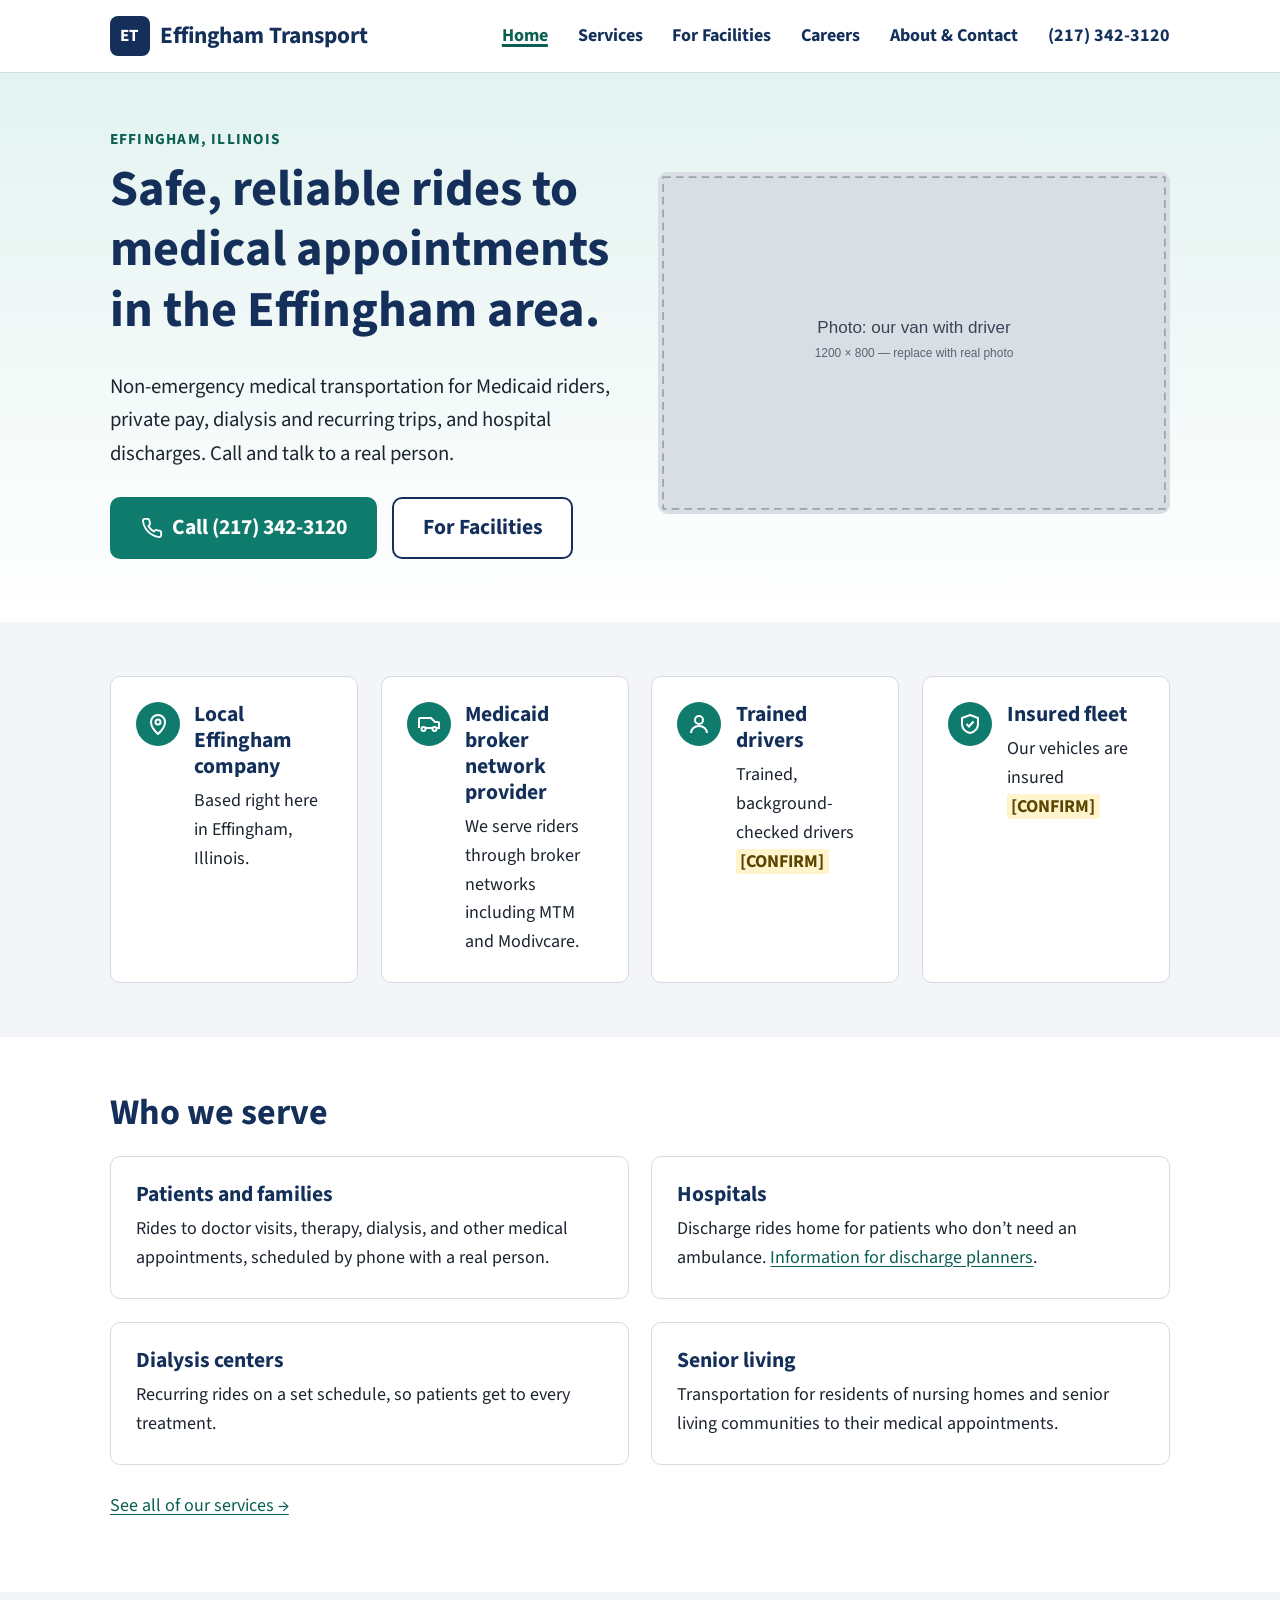
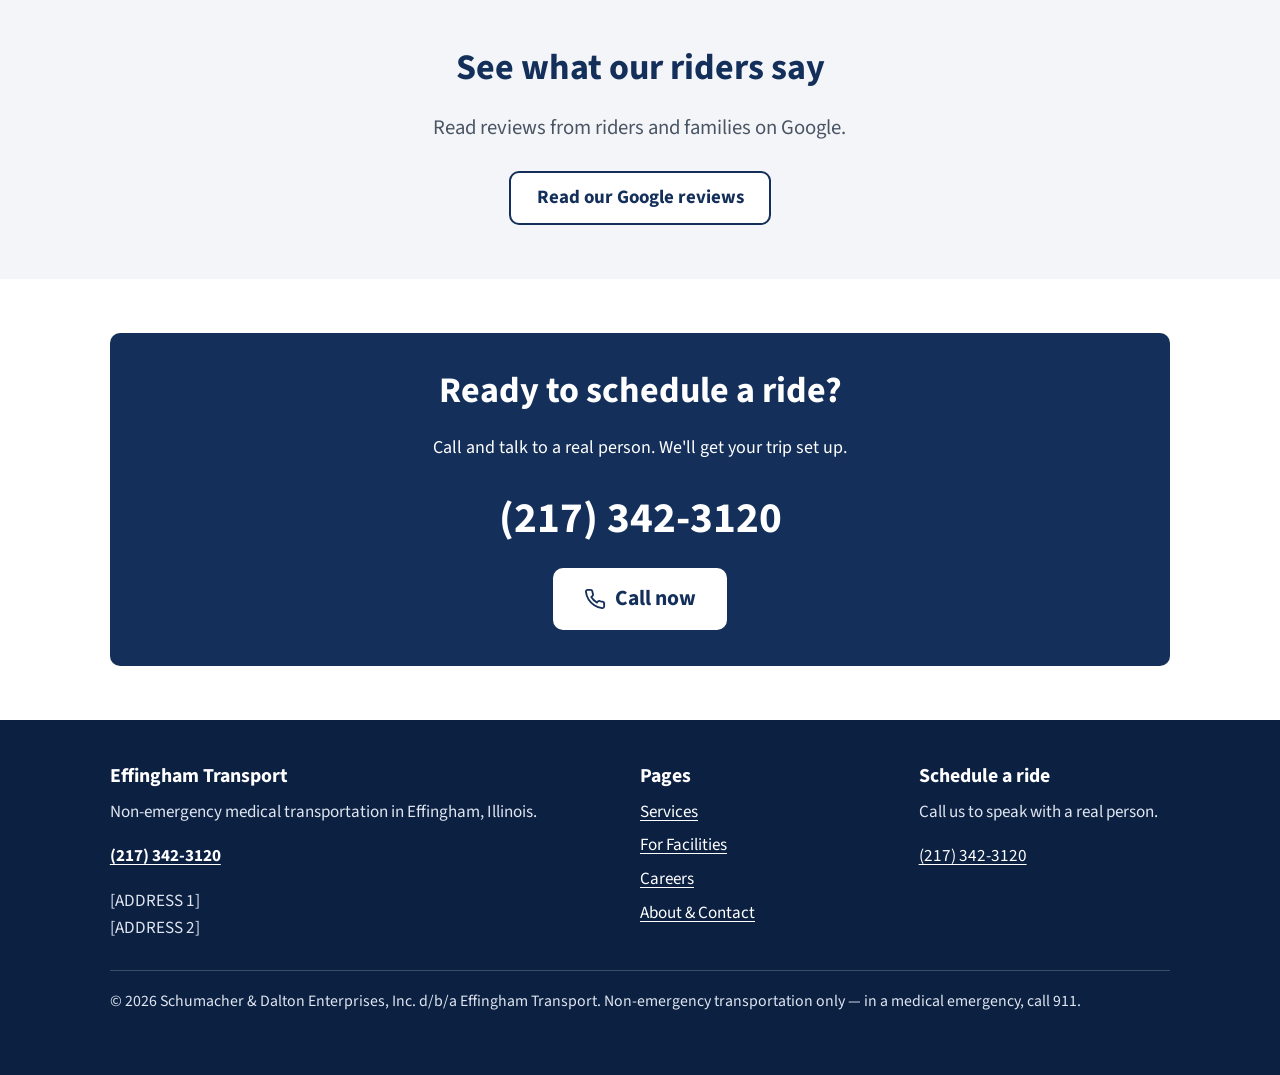
==== index.html @ 047f846d "Initial static site for Effingham Transport Co-Authored-By: Claude Opus 5.5 <noreply@anthropic.com>" ====
<!DOCTYPE html>
<html lang="en" class="no-js">
<head>
  <meta charset="utf-8">
  <meta name="viewport" content="width=device-width, initial-scale=1">
  <title>Effingham Transport | Medical Transportation in Effingham, IL</title>
  <meta name="description" content="Non-emergency medical transportation (NEMT) in Effingham, IL. Medicaid rides, private pay, dialysis and recurring trips, and hospital discharges. Call (217) 342-3120.">
  <link rel="canonical" href="https://effinghamtransport.com/">
  <meta property="og:type" content="website">
  <meta property="og:site_name" content="Effingham Transport">
  <meta property="og:title" content="Effingham Transport | Medical Transportation in Effingham, IL">
  <meta property="og:description" content="Non-emergency medical transportation (NEMT) in Effingham, IL. Medicaid rides, private pay, dialysis and recurring trips, and hospital discharges. Call (217) 342-3120.">
  <meta property="og:url" content="https://effinghamtransport.com/">
  <meta property="og:image" content="https://effinghamtransport.com/og-image.jpg">
  <meta name="twitter:card" content="summary_large_image">
  <meta name="theme-color" content="#14305a">
  <link rel="icon" href="favicon.svg" type="image/svg+xml">
  <link rel="icon" href="favicon.png" type="image/png" sizes="32x32">
  <link rel="apple-touch-icon" href="apple-touch-icon.png">
  <link rel="preconnect" href="https://fonts.googleapis.com">
  <link rel="preconnect" href="https://fonts.gstatic.com" crossorigin>
  <link href="https://fonts.googleapis.com/css2?family=Source+Sans+3:wght@400;700&amp;display=swap" rel="stylesheet">
  <link rel="stylesheet" href="styles.css">
  <script>document.documentElement.className = 'js';</script>
  <script type="application/ld+json">
{
  "@context": "https://schema.org",
  "@type": "LocalBusiness",
  "name": "Effingham Transport",
  "legalName": "Schumacher & Dalton Enterprises, Inc.",
  "description": "Non-emergency medical transportation (NEMT) in Effingham, Illinois.",
  "url": "https://effinghamtransport.com/",
  "telephone": "+1-217-342-3120",
  "image": "https://effinghamtransport.com/og-image.jpg",
  "address": {
    "@type": "PostalAddress",
    "streetAddress": "[ADDRESS 1]",
    "addressLocality": "Effingham",
    "addressRegion": "IL",
    "postalCode": "[CONFIRM: ZIP]",
    "addressCountry": "US"
  },
  "areaServed": "[CONFIRM: counties served]"
}
  </script>
</head>
<body>
  <a class="skip-link" href="#main">Skip to main content</a>

  <header class="site-header">
    <div class="container header-inner">
      <a class="logo" href="index.html"><span class="logo-mark" aria-hidden="true">ET</span>Effingham Transport</a>
      <button class="nav-toggle" type="button" aria-expanded="false" aria-controls="site-nav">Menu</button>
      <nav class="site-nav" id="site-nav" aria-label="Main">
        <ul>
        <li><a href="index.html" aria-current="page">Home</a></li>
        <li><a href="services.html">Services</a></li>
        <li><a href="facilities.html">For Facilities</a></li>
        <li><a href="careers.html">Careers</a></li>
        <li><a href="about.html">About &amp; Contact</a></li>
        </ul>
      </nav>
      <a class="header-phone" href="tel:+12173423120">(217) 342-3120</a>
    </div>
  </header>

  <main id="main" tabindex="-1">
    <section class="hero">
      <div class="container split">
        <div>
          <p class="eyebrow">Effingham, Illinois</p>
          <h1>Safe, reliable rides to medical appointments in the Effingham area.</h1>
          <p class="lead">Non-emergency medical transportation for Medicaid riders, private pay, dialysis and recurring trips, and hospital discharges. Call and talk to a real person.</p>
          <div class="btn-row">
            <a class="btn btn--primary btn--lg" href="tel:+12173423120"><svg viewBox="0 0 24 24" width="22" height="22" fill="none" stroke="currentColor" stroke-width="2" aria-hidden="true"><path d="M22 16.9v3a2 2 0 0 1-2.2 2 19.8 19.8 0 0 1-8.6-3.1 19.5 19.5 0 0 1-6-6A19.8 19.8 0 0 1 2.1 4.2 2 2 0 0 1 4.1 2h3a2 2 0 0 1 2 1.7c.1 1 .4 1.9.7 2.8a2 2 0 0 1-.5 2.1L8 9.9a16 16 0 0 0 6 6l1.3-1.3a2 2 0 0 1 2.1-.4c.9.3 1.8.6 2.8.7a2 2 0 0 1 1.7 2z"/></svg>Call (217) 342-3120</a>
            <a class="btn btn--secondary btn--lg" href="facilities.html">For Facilities</a>
          </div>
        </div>
        <figure class="photo">
          <img src="assets/img/home-hero.svg" width="1200" height="800" alt="Photo: our van with driver (placeholder)" loading="lazy">
        </figure>
      </div>
    </section>

    <section class="section section--gray" aria-labelledby="trust-h">
      <div class="container">
        <h2 id="trust-h" class="visually-hidden">Why ride with us</h2>
        <div class="grid grid--4">
          <div class="card trust-item">
            <div class="trust-icon"><svg viewBox="0 0 24 24" fill="none" stroke="currentColor" stroke-width="2" aria-hidden="true"><path d="M12 22s7-6.2 7-12a7 7 0 1 0-14 0c0 5.8 7 12 7 12z"/><circle cx="12" cy="10" r="2.5"/></svg></div>
            <div><h3>Local Effingham company</h3><p>Based right here in Effingham, Illinois.</p></div>
          </div>
          <div class="card trust-item">
            <div class="trust-icon"><svg viewBox="0 0 24 24" fill="none" stroke="currentColor" stroke-width="2" aria-hidden="true"><path d="M2 16V7a1 1 0 0 1 1-1h11l4 4h3a1 1 0 0 1 1 1v5h-2"/><path d="M9 16h6"/><circle cx="6.5" cy="17" r="2"/><circle cx="17.5" cy="17" r="2"/></svg></div>
            <div><h3>Medicaid broker network provider</h3><p>We serve riders through broker networks including MTM and Modivcare.</p></div>
          </div>
          <div class="card trust-item">
            <div class="trust-icon"><svg viewBox="0 0 24 24" fill="none" stroke="currentColor" stroke-width="2" aria-hidden="true"><circle cx="12" cy="8" r="4"/><path d="M4 21c0-4 3.6-7 8-7s8 3 8 7"/></svg></div>
            <div><h3>Trained drivers</h3><p>Trained, background-checked drivers <span class="placeholder-text">[CONFIRM]</span></p></div>
          </div>
          <div class="card trust-item">
            <div class="trust-icon"><svg viewBox="0 0 24 24" fill="none" stroke="currentColor" stroke-width="2" aria-hidden="true"><path d="M12 3l8 3v6c0 4.5-3.4 8.3-8 9-4.6-.7-8-4.5-8-9V6l8-3z"/><path d="M8.5 12l2.5 2.5 4.5-5"/></svg></div>
            <div><h3>Insured fleet</h3><p>Our vehicles are insured <span class="placeholder-text">[CONFIRM]</span></p></div>
          </div>
        </div>
      </div>
    </section>

    <section class="section" aria-labelledby="serve-h">
      <div class="container">
        <h2 id="serve-h">Who we serve</h2>
        <div class="grid grid--2">
          <div class="card"><h3>Patients and families</h3><p>Rides to doctor visits, therapy, dialysis, and other medical appointments, scheduled by phone with a real person.</p></div>
          <div class="card"><h3>Hospitals</h3><p>Discharge rides home for patients who don&rsquo;t need an ambulance. <a href="facilities.html">Information for discharge planners</a>.</p></div>
          <div class="card"><h3>Dialysis centers</h3><p>Recurring rides on a set schedule, so patients get to every treatment.</p></div>
          <div class="card"><h3>Senior living</h3><p>Transportation for residents of nursing homes and senior living communities to their medical appointments.</p></div>
        </div>
        <p style="margin-top:1.5rem"><a href="services.html">See all of our services &rarr;</a></p>
      </div>
    </section>

    <section class="section section--gray" aria-labelledby="reviews-h">
      <div class="container center">
        <h2 id="reviews-h">See what our riders say</h2>
        <p class="lead">Read reviews from riders and families on Google.</p>
        <div class="btn-row" style="justify-content:center">
          <a class="btn btn--secondary" href="[GOOGLE REVIEWS LINK]" rel="noopener">Read our Google reviews</a>
        </div>
      </div>
    </section>

    <section class="section">
      <div class="container">
        <div class="callout">
          <h2>Ready to schedule a ride?</h2>
          <p>Call and talk to a real person. We'll get your trip set up.</p>
          <a class="big-phone" href="tel:+12173423120">(217) 342-3120</a>
          <div><a class="btn btn--light btn--lg" href="tel:+12173423120"><svg viewBox="0 0 24 24" width="22" height="22" fill="none" stroke="currentColor" stroke-width="2" aria-hidden="true"><path d="M22 16.9v3a2 2 0 0 1-2.2 2 19.8 19.8 0 0 1-8.6-3.1 19.5 19.5 0 0 1-6-6A19.8 19.8 0 0 1 2.1 4.2 2 2 0 0 1 4.1 2h3a2 2 0 0 1 2 1.7c.1 1 .4 1.9.7 2.8a2 2 0 0 1-.5 2.1L8 9.9a16 16 0 0 0 6 6l1.3-1.3a2 2 0 0 1 2.1-.4c.9.3 1.8.6 2.8.7a2 2 0 0 1 1.7 2z"/></svg>Call now</a></div>
        </div>
      </div>
    </section>
  </main>

  <footer class="site-footer">
    <div class="container">
      <div class="footer-grid">
        <div>
          <h2>Effingham Transport</h2>
          <p>Non-emergency medical transportation in Effingham, Illinois.</p>
          <p><a href="tel:+12173423120"><strong>(217) 342-3120</strong></a></p>
          <!-- NAP: keep name/address/phone identical to the Google Business Profile -->
          <address style="font-style:normal">
            [ADDRESS 1]<br>
            [ADDRESS 2]
          </address>
        </div>
        <div>
          <h2>Pages</h2>
          <ul>
            <li><a href="services.html">Services</a></li>
            <li><a href="facilities.html">For Facilities</a></li>
            <li><a href="careers.html">Careers</a></li>
            <li><a href="about.html">About &amp; Contact</a></li>
          </ul>
        </div>
        <div>
          <h2>Schedule a ride</h2>
          <p>Call us to speak with a real person.</p>
          <p><a href="tel:+12173423120">(217) 342-3120</a></p>
        </div>
      </div>
      <p class="footer-legal">&copy; 2026 Schumacher &amp; Dalton Enterprises, Inc. d/b/a Effingham Transport. Non-emergency transportation only &mdash; in a medical emergency, call 911.</p>
    </div>
  </footer>

  <div class="call-bar"><a class="btn btn--primary" href="tel:+12173423120"><svg viewBox="0 0 24 24" width="22" height="22" fill="none" stroke="currentColor" stroke-width="2" aria-hidden="true"><path d="M22 16.9v3a2 2 0 0 1-2.2 2 19.8 19.8 0 0 1-8.6-3.1 19.5 19.5 0 0 1-6-6A19.8 19.8 0 0 1 2.1 4.2 2 2 0 0 1 4.1 2h3a2 2 0 0 1 2 1.7c.1 1 .4 1.9.7 2.8a2 2 0 0 1-.5 2.1L8 9.9a16 16 0 0 0 6 6l1.3-1.3a2 2 0 0 1 2.1-.4c.9.3 1.8.6 2.8.7a2 2 0 0 1 1.7 2z"/></svg>Call (217) 342-3120</a></div>

  <script>
    (function () {
      var b = document.querySelector('.nav-toggle'), n = document.getElementById('site-nav');
      b.addEventListener('click', function () {
        var open = n.classList.toggle('is-open');
        b.setAttribute('aria-expanded', open ? 'true' : 'false');
      });
    })();
  </script>
</body>
</html>
---- styles.css ----
/* ==========================================================
   Effingham Transport — shared styles
   Brand colors: change these variables to re-theme the site.
   ========================================================== */
:root {
  --navy: #14305a;        /* primary */
  --navy-dark: #0c2042;
  --accent: #0f7b6c;      /* teal accent (AA on white) */
  --accent-dark: #0a5e52;
  --accent-light: #e3f3f0;
  --gray-bg: #f3f5f8;     /* soft section background */
  --border: #d5dbe3;
  --text: #1c2430;
  --text-muted: #4a5564;
  --white: #ffffff;
  --focus: #f2b705;       /* high-visibility focus ring */

  --font: "Source Sans 3", -apple-system, BlinkMacSystemFont, "Segoe UI", Roboto, Arial, sans-serif;
  --radius: 10px;
  --max: 1100px;
}

/* ---------- Base ---------- */
*, *::before, *::after { box-sizing: border-box; }
html { font-size: 112.5%; /* 18px */ -webkit-text-size-adjust: 100%; }
body {
  margin: 0;
  font-family: var(--font);
  font-weight: 400;
  line-height: 1.6;
  color: var(--text);
  background: var(--white);
}
img, iframe { max-width: 100%; display: block; }
h1, h2, h3 { color: var(--navy); line-height: 1.2; font-weight: 700; margin: 0 0 .6em; }
h1 { font-size: clamp(1.9rem, 5vw, 2.8rem); }
h2 { font-size: clamp(1.5rem, 3.5vw, 2rem); }
h3 { font-size: 1.2rem; }
p, ul, ol { margin: 0 0 1em; }
a { color: var(--accent-dark); text-underline-offset: 3px; }
a:hover { color: var(--navy); }
:focus-visible { outline: 3px solid var(--focus); outline-offset: 3px; border-radius: 4px; }

.placeholder-text {
  background: #fff4cc;
  color: #5a4500;
  padding: 0 .25em;
  border-radius: 3px;
  font-weight: 700;
}

/* ---------- Skip link ---------- */
.skip-link {
  position: absolute; left: 1rem; top: -100px; z-index: 100;
  background: var(--navy); color: var(--white);
  padding: .75rem 1rem; border-radius: var(--radius); font-weight: 700;
}
.skip-link:focus { top: 1rem; color: var(--white); }

/* ---------- Layout ---------- */
.container { max-width: var(--max); margin: 0 auto; padding: 0 1.1rem; }
.section { padding: 3rem 0; }
.section--gray { background: var(--gray-bg); }
.section--navy { background: var(--navy); color: var(--white); }
.section--navy h2, .section--navy h3 { color: var(--white); }
.section--navy a:not(.btn) { color: var(--white); }
.lead { font-size: 1.15rem; color: var(--text-muted); max-width: 42em; }
.center { text-align: center; }
.center .lead { margin-left: auto; margin-right: auto; }

.grid { display: grid; gap: 1.25rem; }
@media (min-width: 700px) {
  .grid--2 { grid-template-columns: repeat(2, 1fr); }
  .grid--3 { grid-template-columns: repeat(3, 1fr); }
  .grid--4 { grid-template-columns: repeat(2, 1fr); }
}
@media (min-width: 1000px) {
  .grid--4 { grid-template-columns: repeat(4, 1fr); }
}
.split { display: grid; gap: 2rem; align-items: center; }
@media (min-width: 850px) { .split { grid-template-columns: 1fr 1fr; } }

/* ---------- Buttons ---------- */
.btn {
  display: inline-flex; align-items: center; justify-content: center; gap: .5rem;
  min-height: 52px; padding: .75rem 1.4rem;
  border-radius: var(--radius); border: 2px solid transparent;
  font-size: 1.05rem; font-weight: 700; text-decoration: none; line-height: 1.2;
  cursor: pointer;
}
.btn--primary { background: var(--accent); color: var(--white); }
.btn--primary:hover { background: var(--accent-dark); color: var(--white); }
.btn--secondary { background: var(--white); color: var(--navy); border-color: var(--navy); }
.btn--secondary:hover { background: var(--navy); color: var(--white); }
.btn--light { background: var(--white); color: var(--navy); }
.btn--light:hover { background: var(--accent-light); color: var(--navy); }
.btn--outline-light { background: transparent; color: var(--white); border-color: var(--white); }
.btn--outline-light:hover { background: var(--white); color: var(--navy); }
.btn--lg { min-height: 60px; font-size: 1.2rem; padding: .9rem 1.6rem; }
.btn-row { display: flex; flex-wrap: wrap; gap: .8rem; margin-top: 1.5rem; }
@media (max-width: 499px) { .btn-row .btn { width: 100%; } }

/* ---------- Header ---------- */
.site-header { background: var(--white); border-bottom: 1px solid var(--border); position: relative; z-index: 20; }
.header-inner { display: flex; align-items: center; justify-content: space-between; gap: 1rem; min-height: 72px; }
.logo { font-weight: 700; font-size: 1.3rem; color: var(--navy); text-decoration: none; display: flex; align-items: center; gap: .55rem; }
.logo-mark {
  display: inline-grid; place-items: center; width: 40px; height: 40px;
  background: var(--navy); color: var(--white); border-radius: 8px; font-size: .95rem; letter-spacing: .02em;
}
.header-phone { display: none; font-weight: 700; color: var(--navy); text-decoration: none; white-space: nowrap; }
.nav-toggle {
  display: inline-flex; align-items: center; gap: .4rem; min-height: 48px; padding: .5rem .9rem;
  background: var(--white); color: var(--navy); border: 2px solid var(--navy); border-radius: var(--radius);
  font: inherit; font-weight: 700; cursor: pointer;
}
.site-nav { width: 100%; }
.js .site-nav { display: none; }
.js .site-nav.is-open { display: block; }
.no-js .nav-toggle { display: none; }
.site-nav ul { list-style: none; margin: 0; padding: 0 0 1rem; }
.site-nav a {
  display: block; padding: .8rem .25rem; min-height: 48px;
  color: var(--navy); font-weight: 700; text-decoration: none; border-bottom: 1px solid var(--border);
}
.site-nav a[aria-current="page"] { color: var(--accent-dark); text-decoration: underline; text-decoration-thickness: 3px; }
.header-inner { flex-wrap: wrap; }

@media (min-width: 960px) {
  .header-inner { flex-wrap: nowrap; }
  .nav-toggle { display: none; }
  .site-nav { display: block !important; width: auto; margin-left: auto; }
  .site-nav ul { display: flex; gap: .25rem; padding: 0; }
  .site-nav a { border: 0; padding: .6rem .7rem; display: flex; align-items: center; }
  .header-phone { display: inline-flex; align-items: center; min-height: 48px; }
}

/* ---------- Hero ---------- */
.hero { background: linear-gradient(180deg, var(--accent-light) 0%, var(--white) 100%); padding: 3rem 0 3.5rem; }
.hero p.lead { color: var(--text); }
.page-hero { background: var(--gray-bg); padding: 2.5rem 0; border-bottom: 1px solid var(--border); }
.page-hero .lead { margin-bottom: 0; }

/* ---------- Cards ---------- */
.card {
  background: var(--white); border: 1px solid var(--border); border-radius: var(--radius);
  padding: 1.4rem;
}
.card h3 { margin-bottom: .4rem; }
.card p:last-child { margin-bottom: 0; }
.trust-item { display: flex; gap: .8rem; align-items: flex-start; }
.trust-icon {
  flex: 0 0 auto; width: 44px; height: 44px; border-radius: 50%;
  background: var(--accent); color: var(--white); display: grid; place-items: center;
}
.trust-icon svg { width: 24px; height: 24px; }
.check-list { list-style: none; padding: 0; }
.check-list li { position: relative; padding-left: 2rem; margin-bottom: .6rem; }
.check-list li::before {
  content: ""; position: absolute; left: 0; top: .35em; width: 1.2rem; height: 1.2rem;
  background: var(--accent); border-radius: 50%;
}
.check-list li::after {
  content: ""; position: absolute; left: .42rem; top: .52em; width: .35rem; height: .65rem;
  border: solid var(--white); border-width: 0 3px 3px 0; transform: rotate(45deg);
}

/* ---------- Photo placeholders ---------- */
.photo { margin: 0; }
.photo img { width: 100%; height: auto; border-radius: var(--radius); background: #d9dee5; }
.photo figcaption { font-size: .9rem; color: var(--text-muted); margin-top: .4rem; }

/* ---------- Callout / contact ---------- */
.callout {
  background: var(--navy); color: var(--white); border-radius: var(--radius);
  padding: 2rem 1.5rem; text-align: center;
}
.callout h2 { color: var(--white); }
.callout .big-phone { font-size: clamp(1.7rem, 6vw, 2.4rem); font-weight: 700; color: var(--white); text-decoration: none; display: inline-block; margin: .2rem 0 .8rem; }
.contact-list { list-style: none; padding: 0; }
.contact-list li { margin-bottom: 1rem; }
.contact-list strong { display: block; color: var(--navy); }
.map-embed { width: 100%; aspect-ratio: 4 / 3; border: 0; border-radius: var(--radius); background: var(--gray-bg); }
.note { border-left: 5px solid var(--accent); background: var(--accent-light); padding: 1rem 1.2rem; border-radius: 0 var(--radius) var(--radius) 0; }

/* ---------- Footer ---------- */
.site-footer { background: var(--navy-dark); color: #dfe6f0; padding: 2.5rem 0 6rem; font-size: .95rem; }
.site-footer a { color: var(--white); }
.site-footer h2 { color: var(--white); font-size: 1.1rem; margin-bottom: .5rem; }
.site-footer ul { list-style: none; padding: 0; }
.site-footer li { margin-bottom: .35rem; }
.footer-grid { display: grid; gap: 1.5rem; }
@media (min-width: 800px) { .footer-grid { grid-template-columns: 2fr 1fr 1fr; } .site-footer { padding-bottom: 2.5rem; } }
.footer-legal { border-top: 1px solid rgba(255,255,255,.2); margin-top: 1.5rem; padding-top: 1rem; font-size: .88rem; }

/* ---------- Sticky mobile call bar ---------- */
.call-bar {
  position: fixed; left: 0; right: 0; bottom: 0; z-index: 50;
  padding: .6rem .8rem calc(.6rem + env(safe-area-inset-bottom));
  background: var(--white); box-shadow: 0 -2px 12px rgba(0,0,0,.15);
}
.call-bar .btn { width: 100%; }
@media (min-width: 800px) { .call-bar { display: none; } }

/* ---------- Misc ---------- */
.eyebrow { text-transform: uppercase; letter-spacing: .08em; font-weight: 700; font-size: .85rem; color: var(--accent-dark); margin-bottom: .4rem; }
.visually-hidden { position: absolute !important; width: 1px; height: 1px; overflow: hidden; clip: rect(0 0 0 0); white-space: nowrap; }
@media (prefers-reduced-motion: no-preference) { html { scroll-behavior: smooth; } }

/* Keep logo and Menu button on one row on small phones */
@media (max-width: 420px) {
  .logo { font-size: 1.1rem; gap: .45rem; }
  .logo-mark { width: 34px; height: 34px; font-size: .8rem; }
  .nav-toggle { padding: .5rem .7rem; }
}
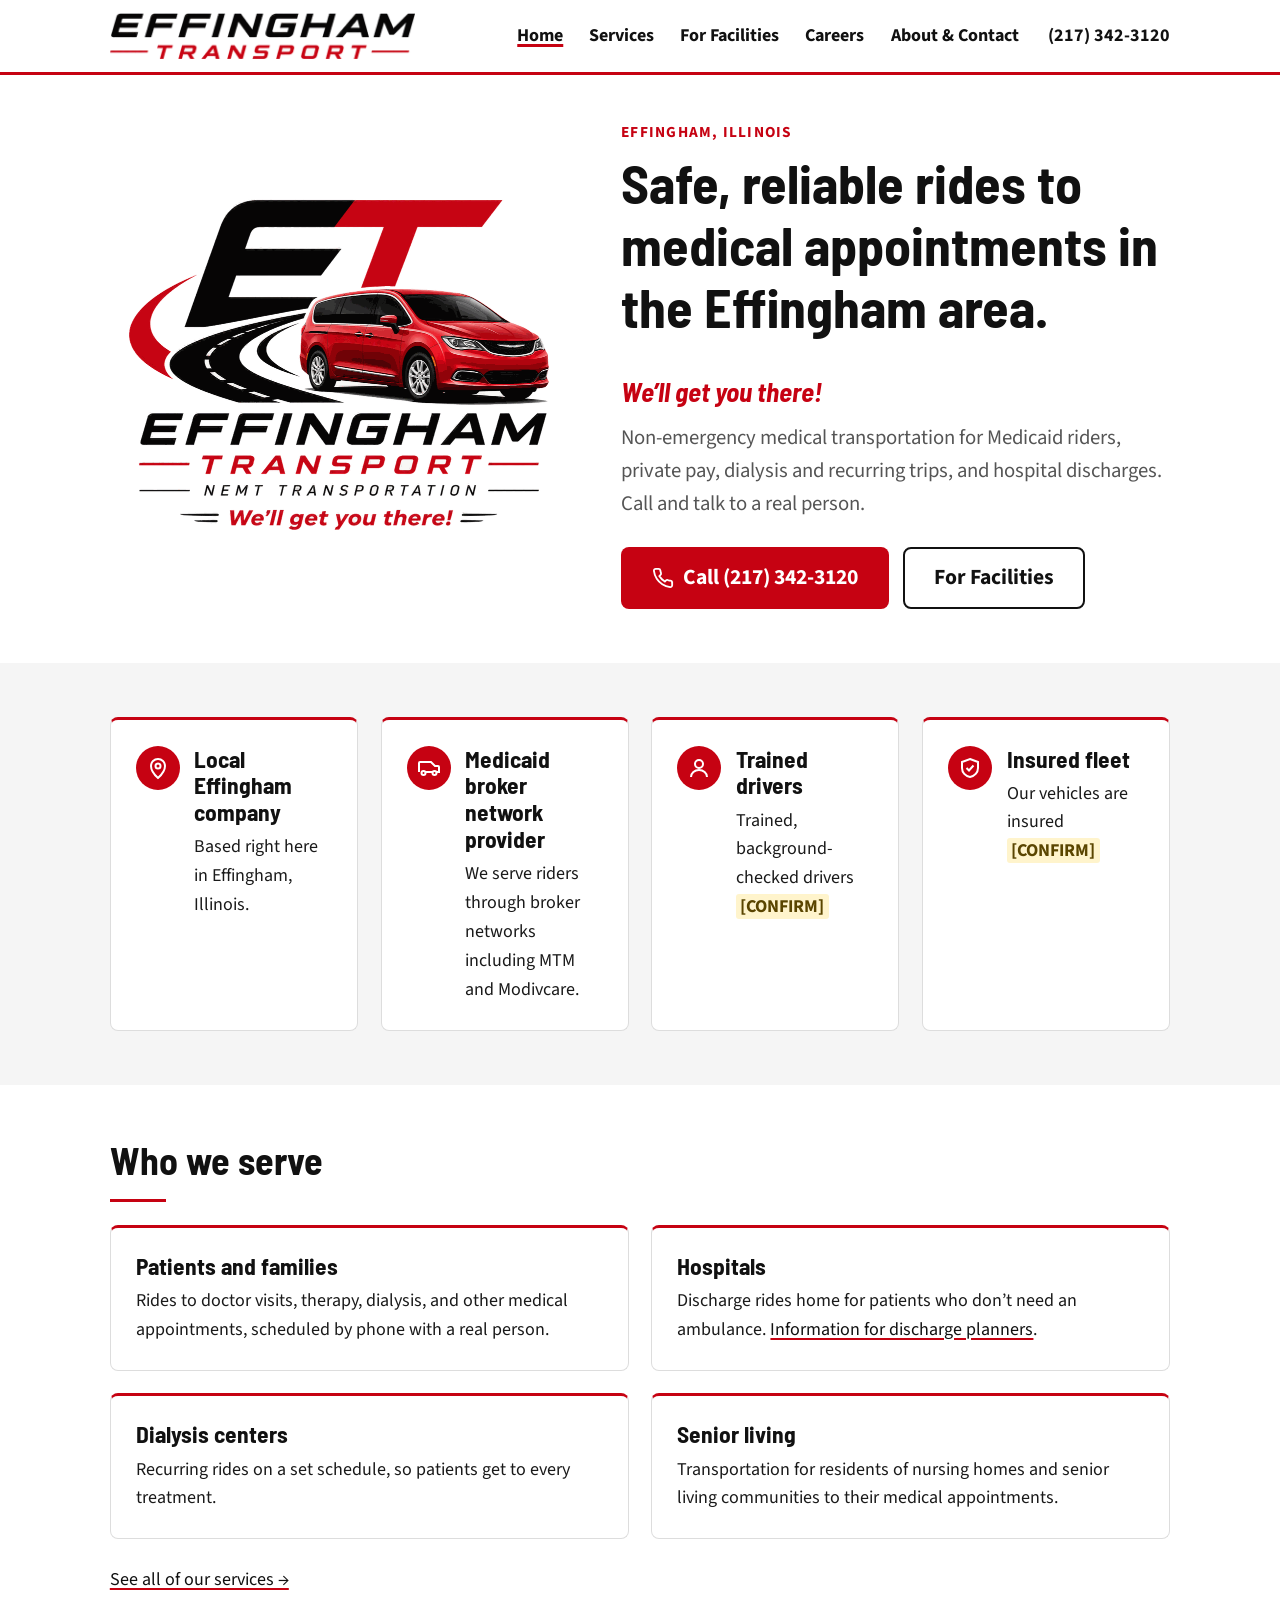
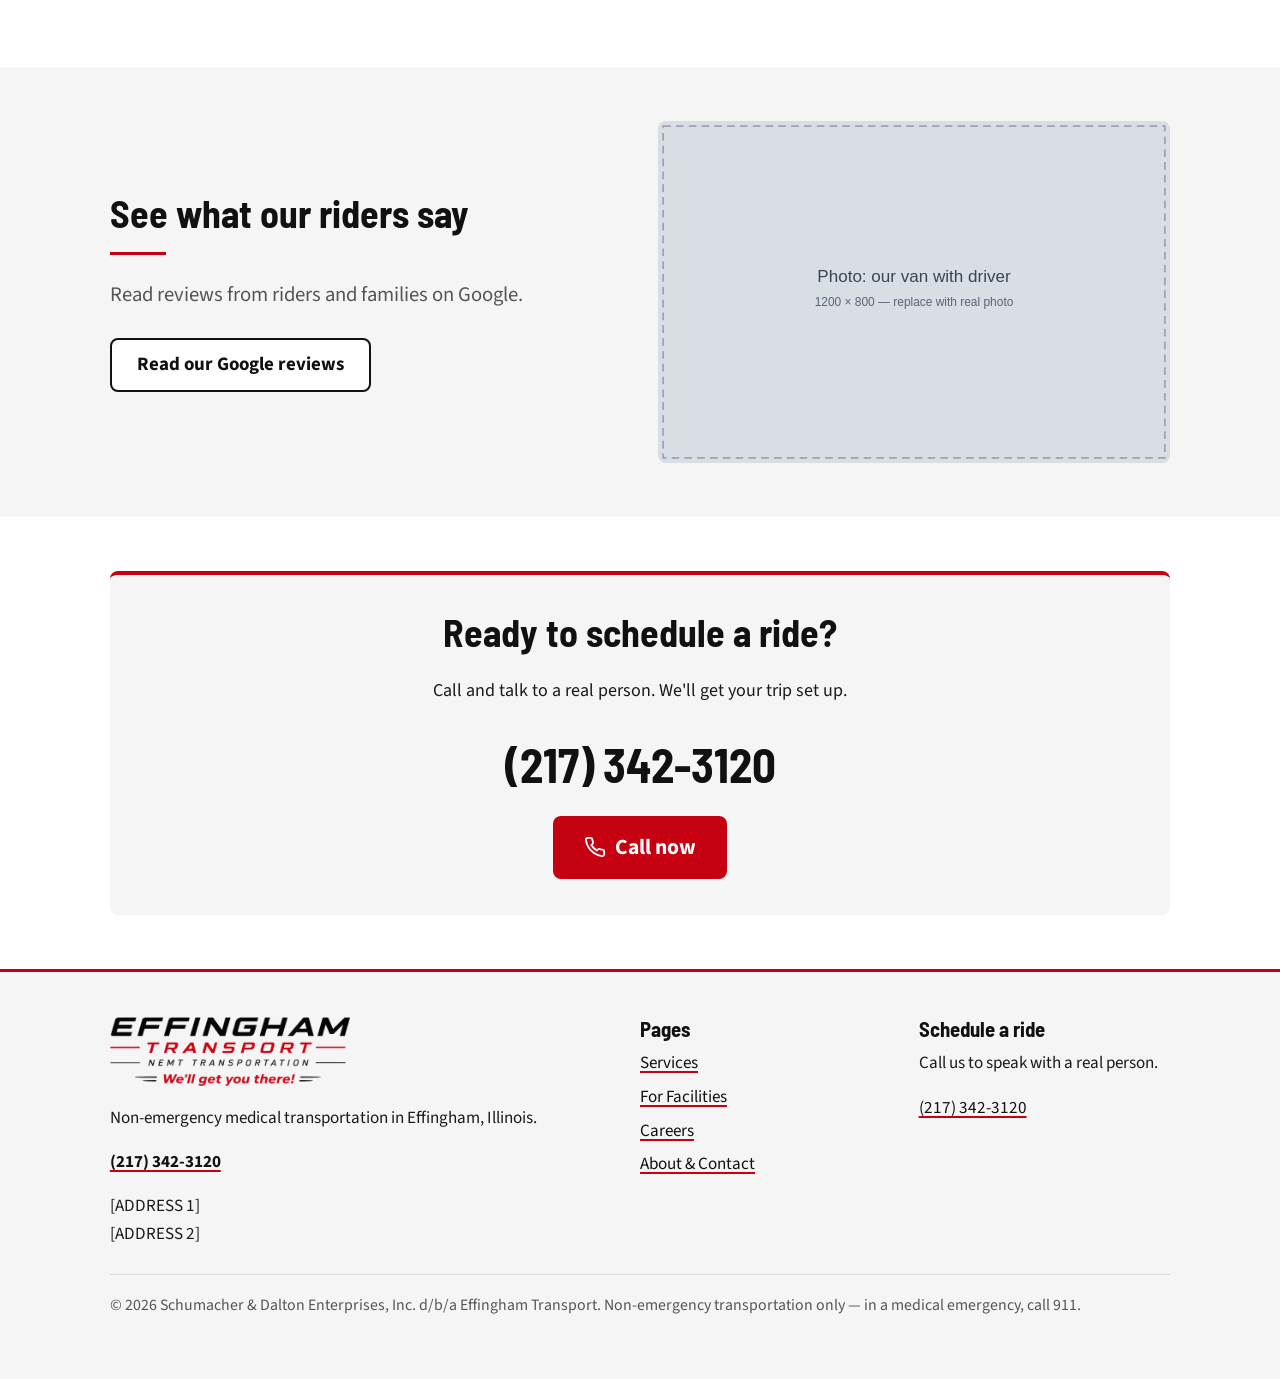
==== commit c5e77eb4: "Add logo and brand colors Co-Authored-By: Claude Opus 5.5 <noreply@anthropic.com>" ====
--- a/index.html
+++ b/index.html
@@ -11,15 +11,18 @@
   <meta property="og:title" content="Effingham Transport | Medical Transportation in Effingham, IL">
   <meta property="og:description" content="Non-emergency medical transportation (NEMT) in Effingham, IL. Medicaid rides, private pay, dialysis and recurring trips, and hospital discharges. Call (217) 342-3120.">
   <meta property="og:url" content="https://effinghamtransport.com/">
-  <meta property="og:image" content="https://effinghamtransport.com/og-image.jpg">
+  <meta property="og:image" content="https://effinghamtransport.com/assets/img/og-image.png">
+  <meta property="og:image:width" content="1200">
+  <meta property="og:image:height" content="630">
+  <meta property="og:image:alt" content="Effingham Transport logo">
   <meta name="twitter:card" content="summary_large_image">
-  <meta name="theme-color" content="#14305a">
+  <meta name="theme-color" content="#ffffff">
   <link rel="icon" href="favicon.svg" type="image/svg+xml">
   <link rel="icon" href="favicon.png" type="image/png" sizes="32x32">
   <link rel="apple-touch-icon" href="apple-touch-icon.png">
   <link rel="preconnect" href="https://fonts.googleapis.com">
   <link rel="preconnect" href="https://fonts.gstatic.com" crossorigin>
-  <link href="https://fonts.googleapis.com/css2?family=Source+Sans+3:wght@400;700&amp;display=swap" rel="stylesheet">
+  <link href="https://fonts.googleapis.com/css2?family=Barlow+Semi+Condensed:wght@700&amp;family=Source+Sans+3:wght@400;700&amp;display=swap" rel="stylesheet">
   <link rel="stylesheet" href="styles.css">
   <script>document.documentElement.className = 'js';</script>
   <script type="application/ld+json">
@@ -31,7 +34,8 @@
   "description": "Non-emergency medical transportation (NEMT) in Effingham, Illinois.",
   "url": "https://effinghamtransport.com/",
   "telephone": "+1-217-342-3120",
-  "image": "https://effinghamtransport.com/og-image.jpg",
+  "image": "https://effinghamtransport.com/assets/img/og-image.png",
+  "logo": "https://effinghamtransport.com/assets/img/logo-full.png",
   "address": {
     "@type": "PostalAddress",
     "streetAddress": "[ADDRESS 1]",
@@ -49,7 +53,7 @@
 
   <header class="site-header">
     <div class="container header-inner">
-      <a class="logo" href="index.html"><span class="logo-mark" aria-hidden="true">ET</span>Effingham Transport</a>
+      <a class="logo" href="index.html"><img src="assets/img/logo-wordmark.png" width="636" height="96" alt="Effingham Transport"></a>
       <button class="nav-toggle" type="button" aria-expanded="false" aria-controls="site-nav">Menu</button>
       <nav class="site-nav" id="site-nav" aria-label="Main">
         <ul>
@@ -66,19 +70,18 @@
 
   <main id="main" tabindex="-1">
     <section class="hero">
-      <div class="container split">
+      <div class="container hero-grid">
+        <img class="hero-logo" src="assets/img/logo-full.png" width="840" height="661" alt="Effingham Transport logo: a red minivan on a winding road">
         <div>
           <p class="eyebrow">Effingham, Illinois</p>
           <h1>Safe, reliable rides to medical appointments in the Effingham area.</h1>
+          <p class="tagline">We&rsquo;ll get you there!</p>
           <p class="lead">Non-emergency medical transportation for Medicaid riders, private pay, dialysis and recurring trips, and hospital discharges. Call and talk to a real person.</p>
           <div class="btn-row">
             <a class="btn btn--primary btn--lg" href="tel:+12173423120"><svg viewBox="0 0 24 24" width="22" height="22" fill="none" stroke="currentColor" stroke-width="2" aria-hidden="true"><path d="M22 16.9v3a2 2 0 0 1-2.2 2 19.8 19.8 0 0 1-8.6-3.1 19.5 19.5 0 0 1-6-6A19.8 19.8 0 0 1 2.1 4.2 2 2 0 0 1 4.1 2h3a2 2 0 0 1 2 1.7c.1 1 .4 1.9.7 2.8a2 2 0 0 1-.5 2.1L8 9.9a16 16 0 0 0 6 6l1.3-1.3a2 2 0 0 1 2.1-.4c.9.3 1.8.6 2.8.7a2 2 0 0 1 1.7 2z"/></svg>Call (217) 342-3120</a>
             <a class="btn btn--secondary btn--lg" href="facilities.html">For Facilities</a>
           </div>
         </div>
-        <figure class="photo">
-          <img src="assets/img/home-hero.svg" width="1200" height="800" alt="Photo: our van with driver (placeholder)" loading="lazy">
-        </figure>
       </div>
     </section>
 
@@ -120,12 +123,17 @@
     </section>
 
     <section class="section section--gray" aria-labelledby="reviews-h">
-      <div class="container center">
-        <h2 id="reviews-h">See what our riders say</h2>
-        <p class="lead">Read reviews from riders and families on Google.</p>
-        <div class="btn-row" style="justify-content:center">
-          <a class="btn btn--secondary" href="[GOOGLE REVIEWS LINK]" rel="noopener">Read our Google reviews</a>
+      <div class="container split">
+        <div>
+          <h2 id="reviews-h">See what our riders say</h2>
+          <p class="lead">Read reviews from riders and families on Google.</p>
+          <div class="btn-row">
+            <a class="btn btn--secondary" href="[GOOGLE REVIEWS LINK]" rel="noopener">Read our Google reviews</a>
+          </div>
         </div>
+        <figure class="photo">
+          <img src="assets/img/home-hero.svg" width="1200" height="800" alt="Photo: our van with driver (placeholder)" loading="lazy">
+        </figure>
       </div>
     </section>
 
@@ -135,7 +143,7 @@
           <h2>Ready to schedule a ride?</h2>
           <p>Call and talk to a real person. We'll get your trip set up.</p>
           <a class="big-phone" href="tel:+12173423120">(217) 342-3120</a>
-          <div><a class="btn btn--light btn--lg" href="tel:+12173423120"><svg viewBox="0 0 24 24" width="22" height="22" fill="none" stroke="currentColor" stroke-width="2" aria-hidden="true"><path d="M22 16.9v3a2 2 0 0 1-2.2 2 19.8 19.8 0 0 1-8.6-3.1 19.5 19.5 0 0 1-6-6A19.8 19.8 0 0 1 2.1 4.2 2 2 0 0 1 4.1 2h3a2 2 0 0 1 2 1.7c.1 1 .4 1.9.7 2.8a2 2 0 0 1-.5 2.1L8 9.9a16 16 0 0 0 6 6l1.3-1.3a2 2 0 0 1 2.1-.4c.9.3 1.8.6 2.8.7a2 2 0 0 1 1.7 2z"/></svg>Call now</a></div>
+          <div><a class="btn btn--primary btn--lg" href="tel:+12173423120"><svg viewBox="0 0 24 24" width="22" height="22" fill="none" stroke="currentColor" stroke-width="2" aria-hidden="true"><path d="M22 16.9v3a2 2 0 0 1-2.2 2 19.8 19.8 0 0 1-8.6-3.1 19.5 19.5 0 0 1-6-6A19.8 19.8 0 0 1 2.1 4.2 2 2 0 0 1 4.1 2h3a2 2 0 0 1 2 1.7c.1 1 .4 1.9.7 2.8a2 2 0 0 1-.5 2.1L8 9.9a16 16 0 0 0 6 6l1.3-1.3a2 2 0 0 1 2.1-.4c.9.3 1.8.6 2.8.7a2 2 0 0 1 1.7 2z"/></svg>Call now</a></div>
         </div>
       </div>
     </section>
@@ -145,7 +153,7 @@
     <div class="container">
       <div class="footer-grid">
         <div>
-          <h2>Effingham Transport</h2>
+          <img class="footer-logo" src="assets/img/logo-wordmark-tagline.png" width="560" height="161" alt="Effingham Transport: We&rsquo;ll get you there!" loading="lazy">
           <p>Non-emergency medical transportation in Effingham, Illinois.</p>
           <p><a href="tel:+12173423120"><strong>(217) 342-3120</strong></a></p>
           <!-- NAP: keep name/address/phone identical to the Google Business Profile -->
--- a/styles.css
+++ b/styles.css
@@ -1,22 +1,21 @@
 /* ==========================================================
    Effingham Transport — shared styles
    Brand colors: change these variables to re-theme the site.
+   Logos have black text: only place them on --bg or --bg-alt.
    ========================================================== */
 :root {
-  --navy: #14305a;        /* primary */
-  --navy-dark: #0c2042;
-  --accent: #0f7b6c;      /* teal accent (AA on white) */
-  --accent-dark: #0a5e52;
-  --accent-light: #e3f3f0;
-  --gray-bg: #f3f5f8;     /* soft section background */
-  --border: #d5dbe3;
-  --text: #1c2430;
-  --text-muted: #4a5564;
-  --white: #ffffff;
-  --focus: #f2b705;       /* high-visibility focus ring */
-
-  --font: "Source Sans 3", -apple-system, BlinkMacSystemFont, "Segoe UI", Roboto, Arial, sans-serif;
-  --radius: 10px;
+  --brand-red: #C60212;       /* accents, buttons, rules, icons */
+  --brand-red-dark: #9E010E;  /* hover */
+  --brand-black: #111111;     /* headings */
+  --text: #1a1a1a;
+  --muted: #555555;
+  --bg: #ffffff;
+  --bg-alt: #f5f5f5;
+  --border: #dddddd;
+
+  --font-body: "Source Sans 3", -apple-system, BlinkMacSystemFont, "Segoe UI", Roboto, Arial, sans-serif;
+  --font-head: "Barlow Semi Condensed", "Arial Narrow", Arial, sans-serif;
+  --radius: 8px;
   --max: 1100px;
 }
 
@@ -25,21 +24,27 @@
 html { font-size: 112.5%; /* 18px */ -webkit-text-size-adjust: 100%; }
 body {
   margin: 0;
-  font-family: var(--font);
+  font-family: var(--font-body);
   font-weight: 400;
   line-height: 1.6;
   color: var(--text);
-  background: var(--white);
+  background: var(--bg);
 }
 img, iframe { max-width: 100%; display: block; }
-h1, h2, h3 { color: var(--navy); line-height: 1.2; font-weight: 700; margin: 0 0 .6em; }
-h1 { font-size: clamp(1.9rem, 5vw, 2.8rem); }
-h2 { font-size: clamp(1.5rem, 3.5vw, 2rem); }
-h3 { font-size: 1.2rem; }
+h1, h2, h3 { font-family: var(--font-head); color: var(--brand-black); line-height: 1.15; font-weight: 700; margin: 0 0 .6em; }
+h1 { font-size: clamp(2rem, 5.5vw, 3rem); }
+h2 { font-size: clamp(1.6rem, 3.8vw, 2.1rem); }
+h3 { font-size: 1.3rem; }
+/* Thin red rule under section headings, echoing the logo's lines */
+.section h2::after, .page-hero h1::after {
+  content: ""; display: block; width: 56px; height: 3px; background: var(--brand-red); margin-top: .45em;
+}
+.center h2::after, .center h1::after { margin-left: auto; margin-right: auto; }
+.card h2::after, .callout h2::after, .note h2::after { display: none; }
 p, ul, ol { margin: 0 0 1em; }
-a { color: var(--accent-dark); text-underline-offset: 3px; }
-a:hover { color: var(--navy); }
-:focus-visible { outline: 3px solid var(--focus); outline-offset: 3px; border-radius: 4px; }
+a { color: var(--brand-black); text-decoration-color: var(--brand-red); text-decoration-thickness: 2px; text-underline-offset: 3px; }
+a:hover { color: var(--brand-red); }
+:focus-visible { outline: 3px solid var(--brand-black); outline-offset: 3px; border-radius: 4px; }
 
 .placeholder-text {
   background: #fff4cc;
@@ -52,19 +57,16 @@
 /* ---------- Skip link ---------- */
 .skip-link {
   position: absolute; left: 1rem; top: -100px; z-index: 100;
-  background: var(--navy); color: var(--white);
+  background: var(--brand-black); color: #fff;
   padding: .75rem 1rem; border-radius: var(--radius); font-weight: 700;
 }
-.skip-link:focus { top: 1rem; color: var(--white); }
+.skip-link:focus { top: 1rem; color: #fff; }
 
 /* ---------- Layout ---------- */
 .container { max-width: var(--max); margin: 0 auto; padding: 0 1.1rem; }
 .section { padding: 3rem 0; }
-.section--gray { background: var(--gray-bg); }
-.section--navy { background: var(--navy); color: var(--white); }
-.section--navy h2, .section--navy h3 { color: var(--white); }
-.section--navy a:not(.btn) { color: var(--white); }
-.lead { font-size: 1.15rem; color: var(--text-muted); max-width: 42em; }
+.section--gray { background: var(--bg-alt); }
+.lead { font-size: 1.15rem; color: var(--muted); max-width: 42em; }
 .center { text-align: center; }
 .center .lead { margin-left: auto; margin-right: auto; }
 
@@ -88,30 +90,24 @@
   font-size: 1.05rem; font-weight: 700; text-decoration: none; line-height: 1.2;
   cursor: pointer;
 }
-.btn--primary { background: var(--accent); color: var(--white); }
-.btn--primary:hover { background: var(--accent-dark); color: var(--white); }
-.btn--secondary { background: var(--white); color: var(--navy); border-color: var(--navy); }
-.btn--secondary:hover { background: var(--navy); color: var(--white); }
-.btn--light { background: var(--white); color: var(--navy); }
-.btn--light:hover { background: var(--accent-light); color: var(--navy); }
-.btn--outline-light { background: transparent; color: var(--white); border-color: var(--white); }
-.btn--outline-light:hover { background: var(--white); color: var(--navy); }
+.btn--primary { background: var(--brand-red); color: #fff; }
+.btn--primary:hover { background: var(--brand-red-dark); color: #fff; }
+.btn--secondary { background: var(--bg); color: var(--brand-black); border-color: var(--brand-black); }
+.btn--secondary:hover { background: var(--brand-black); color: #fff; }
 .btn--lg { min-height: 60px; font-size: 1.2rem; padding: .9rem 1.6rem; }
 .btn-row { display: flex; flex-wrap: wrap; gap: .8rem; margin-top: 1.5rem; }
 @media (max-width: 499px) { .btn-row .btn { width: 100%; } }
 
 /* ---------- Header ---------- */
-.site-header { background: var(--white); border-bottom: 1px solid var(--border); position: relative; z-index: 20; }
-.header-inner { display: flex; align-items: center; justify-content: space-between; gap: 1rem; min-height: 72px; }
-.logo { font-weight: 700; font-size: 1.3rem; color: var(--navy); text-decoration: none; display: flex; align-items: center; gap: .55rem; }
-.logo-mark {
-  display: inline-grid; place-items: center; width: 40px; height: 40px;
-  background: var(--navy); color: var(--white); border-radius: 8px; font-size: .95rem; letter-spacing: .02em;
-}
-.header-phone { display: none; font-weight: 700; color: var(--navy); text-decoration: none; white-space: nowrap; }
+.site-header { background: var(--bg); border-bottom: 3px solid var(--brand-red); position: relative; z-index: 20; }
+.header-inner { display: flex; flex-wrap: wrap; align-items: center; justify-content: space-between; gap: 1rem; min-height: 72px; }
+.logo { display: block; padding: .4rem 0; }
+.logo img { height: 34px; width: auto; }
+.header-phone { display: none; font-weight: 700; color: var(--brand-black); text-decoration: none; white-space: nowrap; }
+.header-phone:hover { color: var(--brand-red); }
 .nav-toggle {
   display: inline-flex; align-items: center; gap: .4rem; min-height: 48px; padding: .5rem .9rem;
-  background: var(--white); color: var(--navy); border: 2px solid var(--navy); border-radius: var(--radius);
+  background: var(--bg); color: var(--brand-black); border: 2px solid var(--brand-black); border-radius: var(--radius);
   font: inherit; font-weight: 700; cursor: pointer;
 }
 .site-nav { width: 100%; }
@@ -121,95 +117,95 @@
 .site-nav ul { list-style: none; margin: 0; padding: 0 0 1rem; }
 .site-nav a {
   display: block; padding: .8rem .25rem; min-height: 48px;
-  color: var(--navy); font-weight: 700; text-decoration: none; border-bottom: 1px solid var(--border);
-}
-.site-nav a[aria-current="page"] { color: var(--accent-dark); text-decoration: underline; text-decoration-thickness: 3px; }
-.header-inner { flex-wrap: wrap; }
+  color: var(--brand-black); font-weight: 700; text-decoration: none; border-bottom: 1px solid var(--border);
+}
+.site-nav a:hover { color: var(--brand-red); }
+.site-nav a[aria-current="page"] { text-decoration: underline; text-decoration-color: var(--brand-red); text-decoration-thickness: 3px; }
 
 @media (min-width: 960px) {
   .header-inner { flex-wrap: nowrap; }
+  .logo img { height: 46px; }
   .nav-toggle { display: none; }
   .site-nav { display: block !important; width: auto; margin-left: auto; }
-  .site-nav ul { display: flex; gap: .25rem; padding: 0; }
-  .site-nav a { border: 0; padding: .6rem .7rem; display: flex; align-items: center; }
+  .site-nav ul { display: flex; gap: .15rem; padding: 0; }
+  .site-nav a { border: 0; padding: .6rem .65rem; display: flex; align-items: center; }
   .header-phone { display: inline-flex; align-items: center; min-height: 48px; }
 }
 
 /* ---------- Hero ---------- */
-.hero { background: linear-gradient(180deg, var(--accent-light) 0%, var(--white) 100%); padding: 3rem 0 3.5rem; }
-.hero p.lead { color: var(--text); }
-.page-hero { background: var(--gray-bg); padding: 2.5rem 0; border-bottom: 1px solid var(--border); }
+.hero { background: var(--bg); padding: 2.5rem 0 3rem; }
+.hero-grid { display: grid; gap: 1.5rem; align-items: center; }
+.hero-logo { width: 100%; max-width: 420px; height: auto; margin: 0 auto; }
+.tagline { font-family: var(--font-head); font-style: italic; font-weight: 700; font-size: 1.5rem; color: var(--brand-red); margin-bottom: .4rem; }
+@media (min-width: 850px) {
+  .hero-grid { grid-template-columns: 5fr 6fr; gap: 3rem; }
+}
+.page-hero { background: var(--bg-alt); padding: 2.5rem 0; }
 .page-hero .lead { margin-bottom: 0; }
 
 /* ---------- Cards ---------- */
 .card {
-  background: var(--white); border: 1px solid var(--border); border-radius: var(--radius);
-  padding: 1.4rem;
+  background: var(--bg); border: 1px solid var(--border); border-top: 3px solid var(--brand-red);
+  border-radius: var(--radius); padding: 1.4rem;
 }
 .card h3 { margin-bottom: .4rem; }
 .card p:last-child { margin-bottom: 0; }
 .trust-item { display: flex; gap: .8rem; align-items: flex-start; }
 .trust-icon {
   flex: 0 0 auto; width: 44px; height: 44px; border-radius: 50%;
-  background: var(--accent); color: var(--white); display: grid; place-items: center;
+  background: var(--brand-red); color: #fff; display: grid; place-items: center;
 }
 .trust-icon svg { width: 24px; height: 24px; }
 .check-list { list-style: none; padding: 0; }
 .check-list li { position: relative; padding-left: 2rem; margin-bottom: .6rem; }
 .check-list li::before {
   content: ""; position: absolute; left: 0; top: .35em; width: 1.2rem; height: 1.2rem;
-  background: var(--accent); border-radius: 50%;
+  background: var(--brand-red); border-radius: 50%;
 }
 .check-list li::after {
   content: ""; position: absolute; left: .42rem; top: .52em; width: .35rem; height: .65rem;
-  border: solid var(--white); border-width: 0 3px 3px 0; transform: rotate(45deg);
+  border: solid #fff; border-width: 0 3px 3px 0; transform: rotate(45deg);
 }
 
 /* ---------- Photo placeholders ---------- */
 .photo { margin: 0; }
-.photo img { width: 100%; height: auto; border-radius: var(--radius); background: #d9dee5; }
-.photo figcaption { font-size: .9rem; color: var(--text-muted); margin-top: .4rem; }
+.photo img { width: 100%; height: auto; border-radius: var(--radius); background: #e2e2e2; }
 
 /* ---------- Callout / contact ---------- */
 .callout {
-  background: var(--navy); color: var(--white); border-radius: var(--radius);
+  background: var(--bg-alt); border-top: 4px solid var(--brand-red); border-radius: var(--radius);
   padding: 2rem 1.5rem; text-align: center;
 }
-.callout h2 { color: var(--white); }
-.callout .big-phone { font-size: clamp(1.7rem, 6vw, 2.4rem); font-weight: 700; color: var(--white); text-decoration: none; display: inline-block; margin: .2rem 0 .8rem; }
+.callout .big-phone { font-family: var(--font-head); font-size: clamp(1.9rem, 6vw, 2.6rem); font-weight: 700; color: var(--brand-black); text-decoration: none; display: inline-block; margin: .2rem 0 .8rem; }
+.callout .big-phone:hover { color: var(--brand-red); }
 .contact-list { list-style: none; padding: 0; }
 .contact-list li { margin-bottom: 1rem; }
-.contact-list strong { display: block; color: var(--navy); }
-.map-embed { width: 100%; aspect-ratio: 4 / 3; border: 0; border-radius: var(--radius); background: var(--gray-bg); }
-.note { border-left: 5px solid var(--accent); background: var(--accent-light); padding: 1rem 1.2rem; border-radius: 0 var(--radius) var(--radius) 0; }
-
-/* ---------- Footer ---------- */
-.site-footer { background: var(--navy-dark); color: #dfe6f0; padding: 2.5rem 0 6rem; font-size: .95rem; }
-.site-footer a { color: var(--white); }
-.site-footer h2 { color: var(--white); font-size: 1.1rem; margin-bottom: .5rem; }
+.contact-list strong { display: block; color: var(--brand-black); }
+.map-embed { width: 100%; aspect-ratio: 4 / 3; border: 0; border-radius: var(--radius); background: var(--bg-alt); }
+.note { border-left: 5px solid var(--brand-red); background: var(--bg-alt); padding: 1rem 1.2rem; border-radius: 0 var(--radius) var(--radius) 0; }
+.section--gray .note { background: var(--bg); }
+
+/* ---------- Footer (light, so the logo's black text works) ---------- */
+.site-footer { background: var(--bg-alt); color: var(--text); border-top: 3px solid var(--brand-red); padding: 2.5rem 0 6rem; font-size: .95rem; }
+.site-footer h2 { font-size: 1.15rem; margin-bottom: .5rem; }
 .site-footer ul { list-style: none; padding: 0; }
 .site-footer li { margin-bottom: .35rem; }
+.footer-logo { width: 240px; max-width: 100%; height: auto; margin-bottom: 1rem; }
 .footer-grid { display: grid; gap: 1.5rem; }
 @media (min-width: 800px) { .footer-grid { grid-template-columns: 2fr 1fr 1fr; } .site-footer { padding-bottom: 2.5rem; } }
-.footer-legal { border-top: 1px solid rgba(255,255,255,.2); margin-top: 1.5rem; padding-top: 1rem; font-size: .88rem; }
+.footer-legal { border-top: 1px solid var(--border); margin-top: 1.5rem; padding-top: 1rem; font-size: .88rem; color: var(--muted); }
 
 /* ---------- Sticky mobile call bar ---------- */
 .call-bar {
   position: fixed; left: 0; right: 0; bottom: 0; z-index: 50;
   padding: .6rem .8rem calc(.6rem + env(safe-area-inset-bottom));
-  background: var(--white); box-shadow: 0 -2px 12px rgba(0,0,0,.15);
+  background: var(--bg); box-shadow: 0 -2px 12px rgba(0,0,0,.15);
 }
 .call-bar .btn { width: 100%; }
 @media (min-width: 800px) { .call-bar { display: none; } }
 
 /* ---------- Misc ---------- */
-.eyebrow { text-transform: uppercase; letter-spacing: .08em; font-weight: 700; font-size: .85rem; color: var(--accent-dark); margin-bottom: .4rem; }
+.eyebrow { text-transform: uppercase; letter-spacing: .08em; font-weight: 700; font-size: .85rem; color: var(--brand-red); margin-bottom: .4rem; }
 .visually-hidden { position: absolute !important; width: 1px; height: 1px; overflow: hidden; clip: rect(0 0 0 0); white-space: nowrap; }
+.logo-404 { width: 220px; height: auto; margin: 0 auto 1.5rem; }
 @media (prefers-reduced-motion: no-preference) { html { scroll-behavior: smooth; } }
-
-/* Keep logo and Menu button on one row on small phones */
-@media (max-width: 420px) {
-  .logo { font-size: 1.1rem; gap: .45rem; }
-  .logo-mark { width: 34px; height: 34px; font-size: .8rem; }
-  .nav-toggle { padding: .5rem .7rem; }
-}
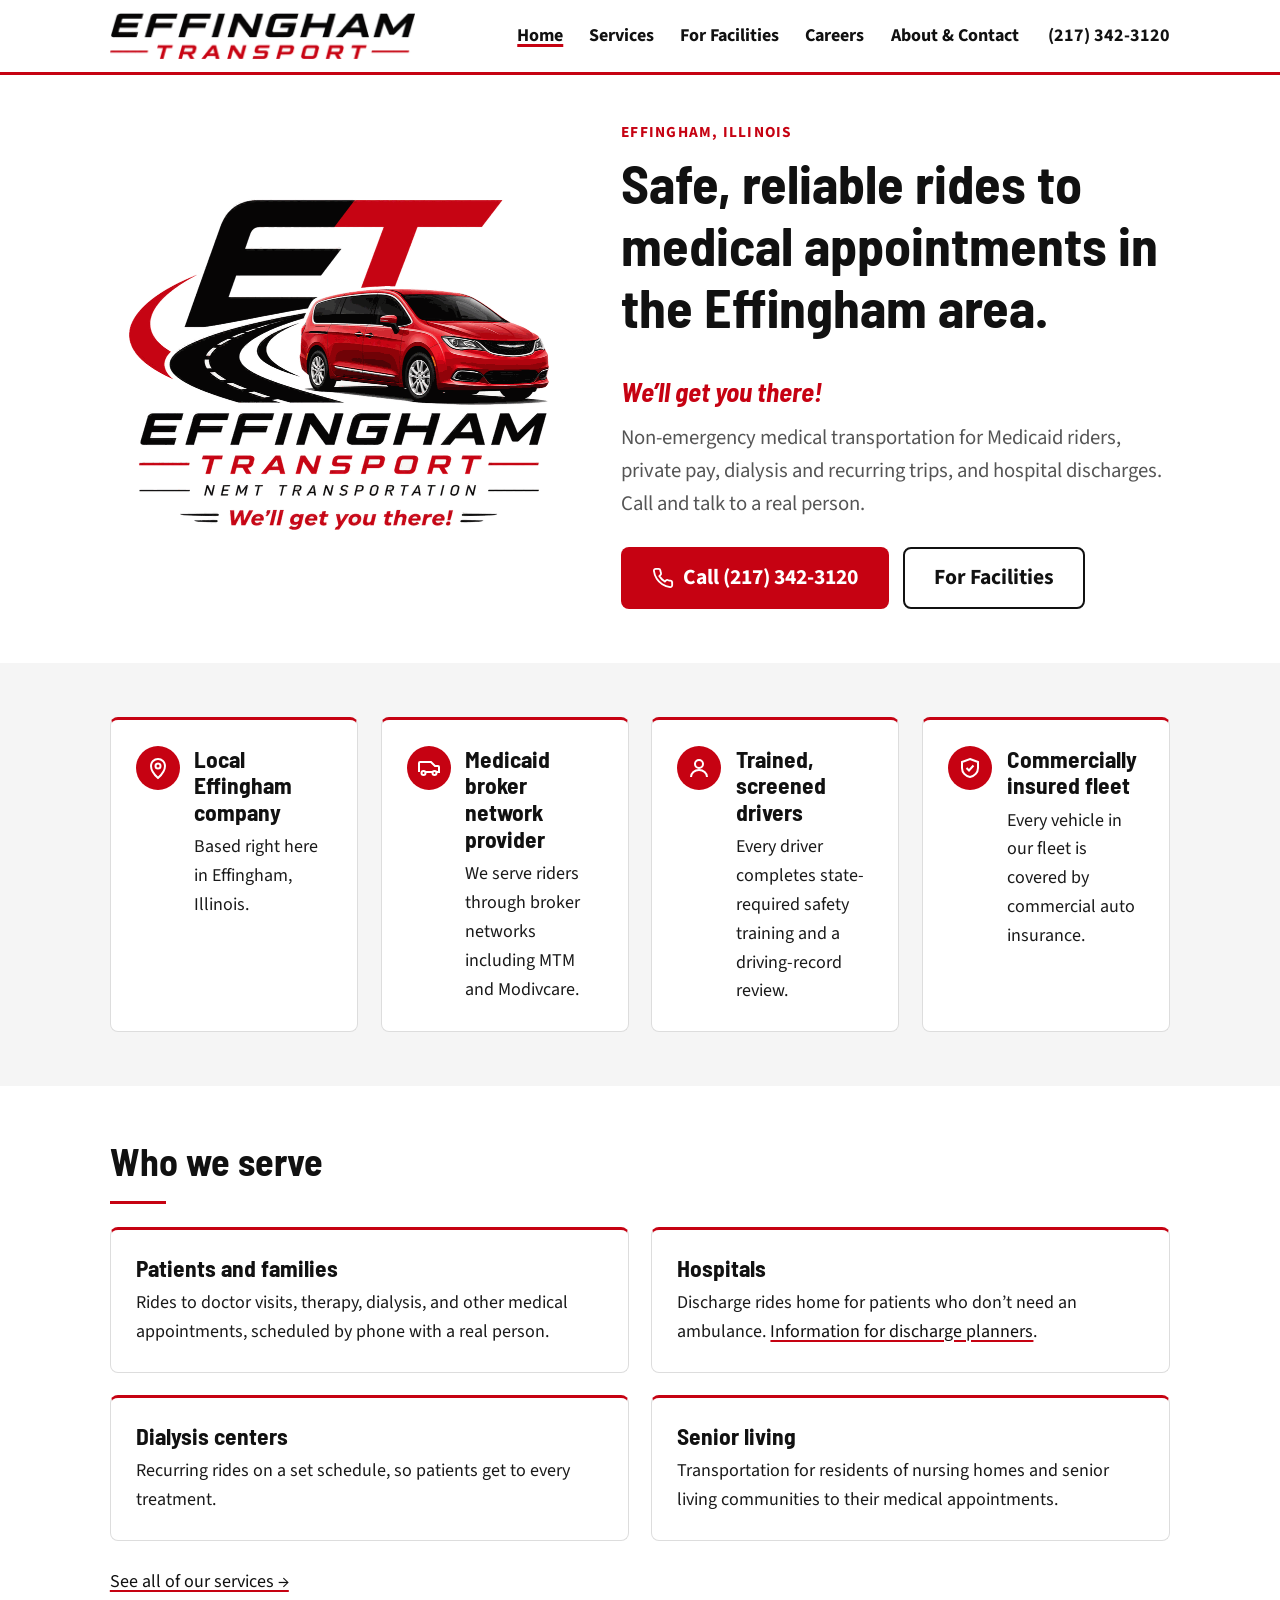
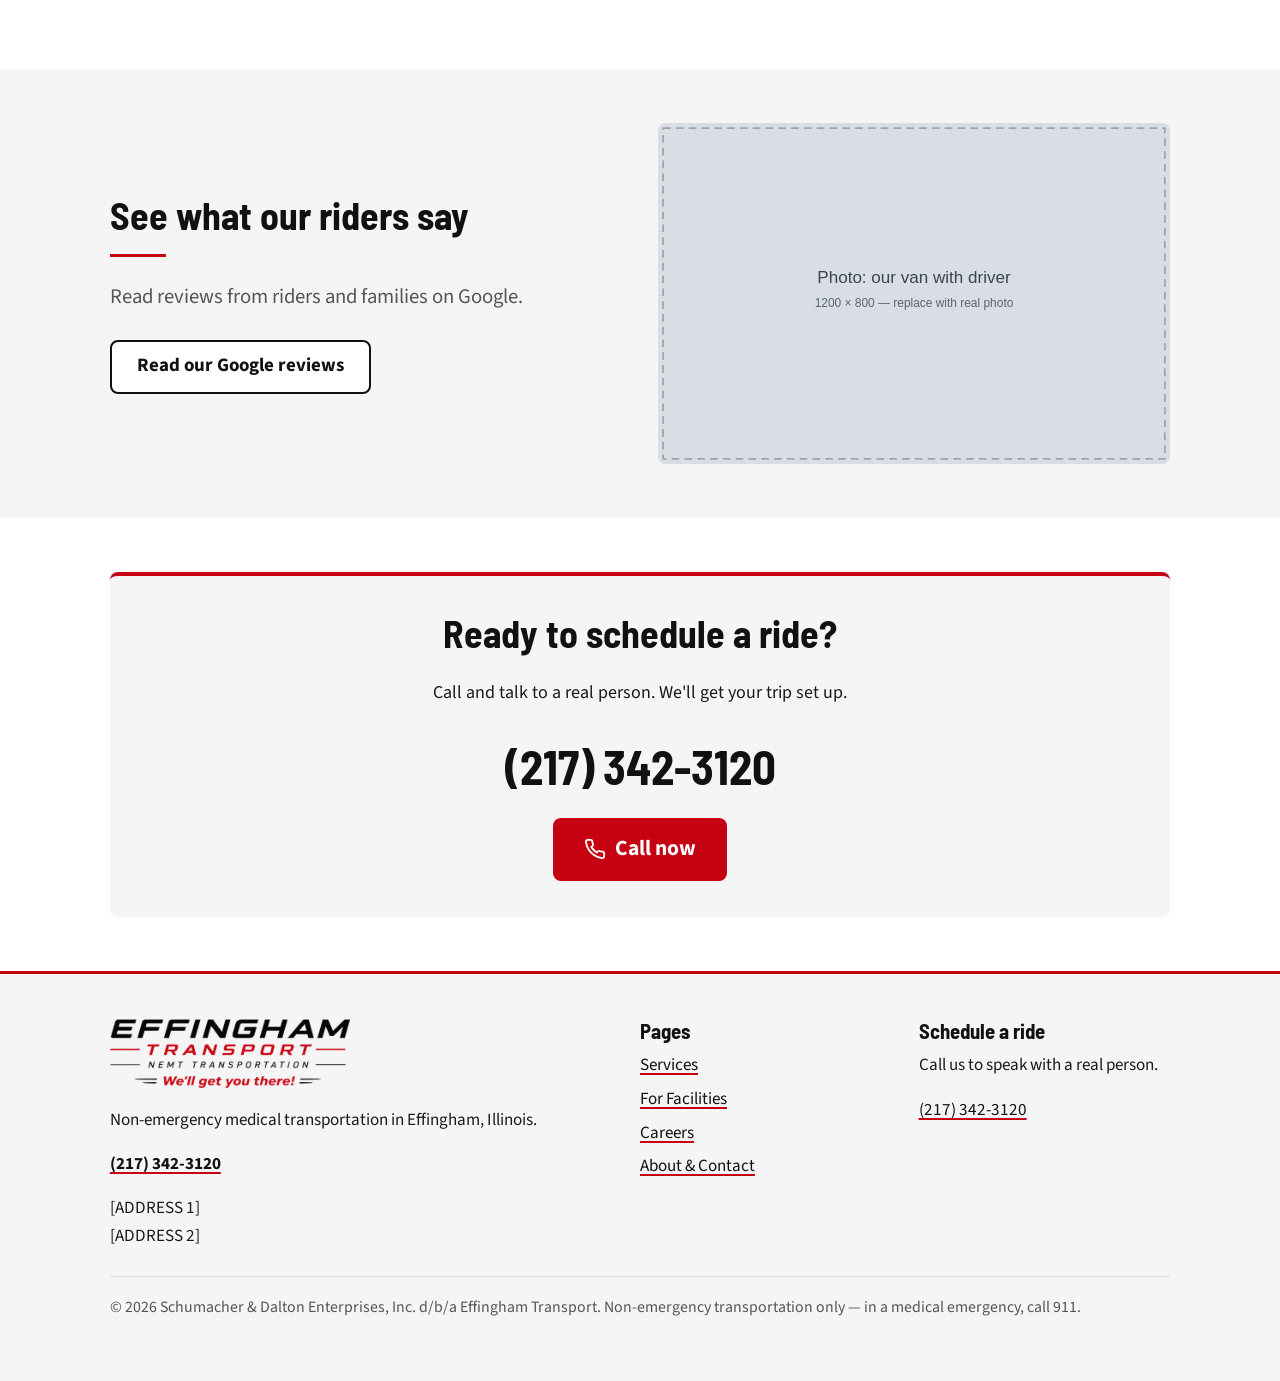
==== commit 6cec561b: "Update driver and fleet trust claims; remove background-check references Co-Authored-By: Claude Opus" ====
--- a/index.html
+++ b/index.html
@@ -99,11 +99,11 @@
           </div>
           <div class="card trust-item">
             <div class="trust-icon"><svg viewBox="0 0 24 24" fill="none" stroke="currentColor" stroke-width="2" aria-hidden="true"><circle cx="12" cy="8" r="4"/><path d="M4 21c0-4 3.6-7 8-7s8 3 8 7"/></svg></div>
-            <div><h3>Trained drivers</h3><p>Trained, background-checked drivers <span class="placeholder-text">[CONFIRM]</span></p></div>
+            <div><h3>Trained, screened drivers</h3><p>Every driver completes state-required safety training and a driving-record review.</p></div>
           </div>
           <div class="card trust-item">
             <div class="trust-icon"><svg viewBox="0 0 24 24" fill="none" stroke="currentColor" stroke-width="2" aria-hidden="true"><path d="M12 3l8 3v6c0 4.5-3.4 8.3-8 9-4.6-.7-8-4.5-8-9V6l8-3z"/><path d="M8.5 12l2.5 2.5 4.5-5"/></svg></div>
-            <div><h3>Insured fleet</h3><p>Our vehicles are insured <span class="placeholder-text">[CONFIRM]</span></p></div>
+            <div><h3>Commercially insured fleet</h3><p>Every vehicle in our fleet is covered by commercial auto insurance.</p></div>
           </div>
         </div>
       </div>
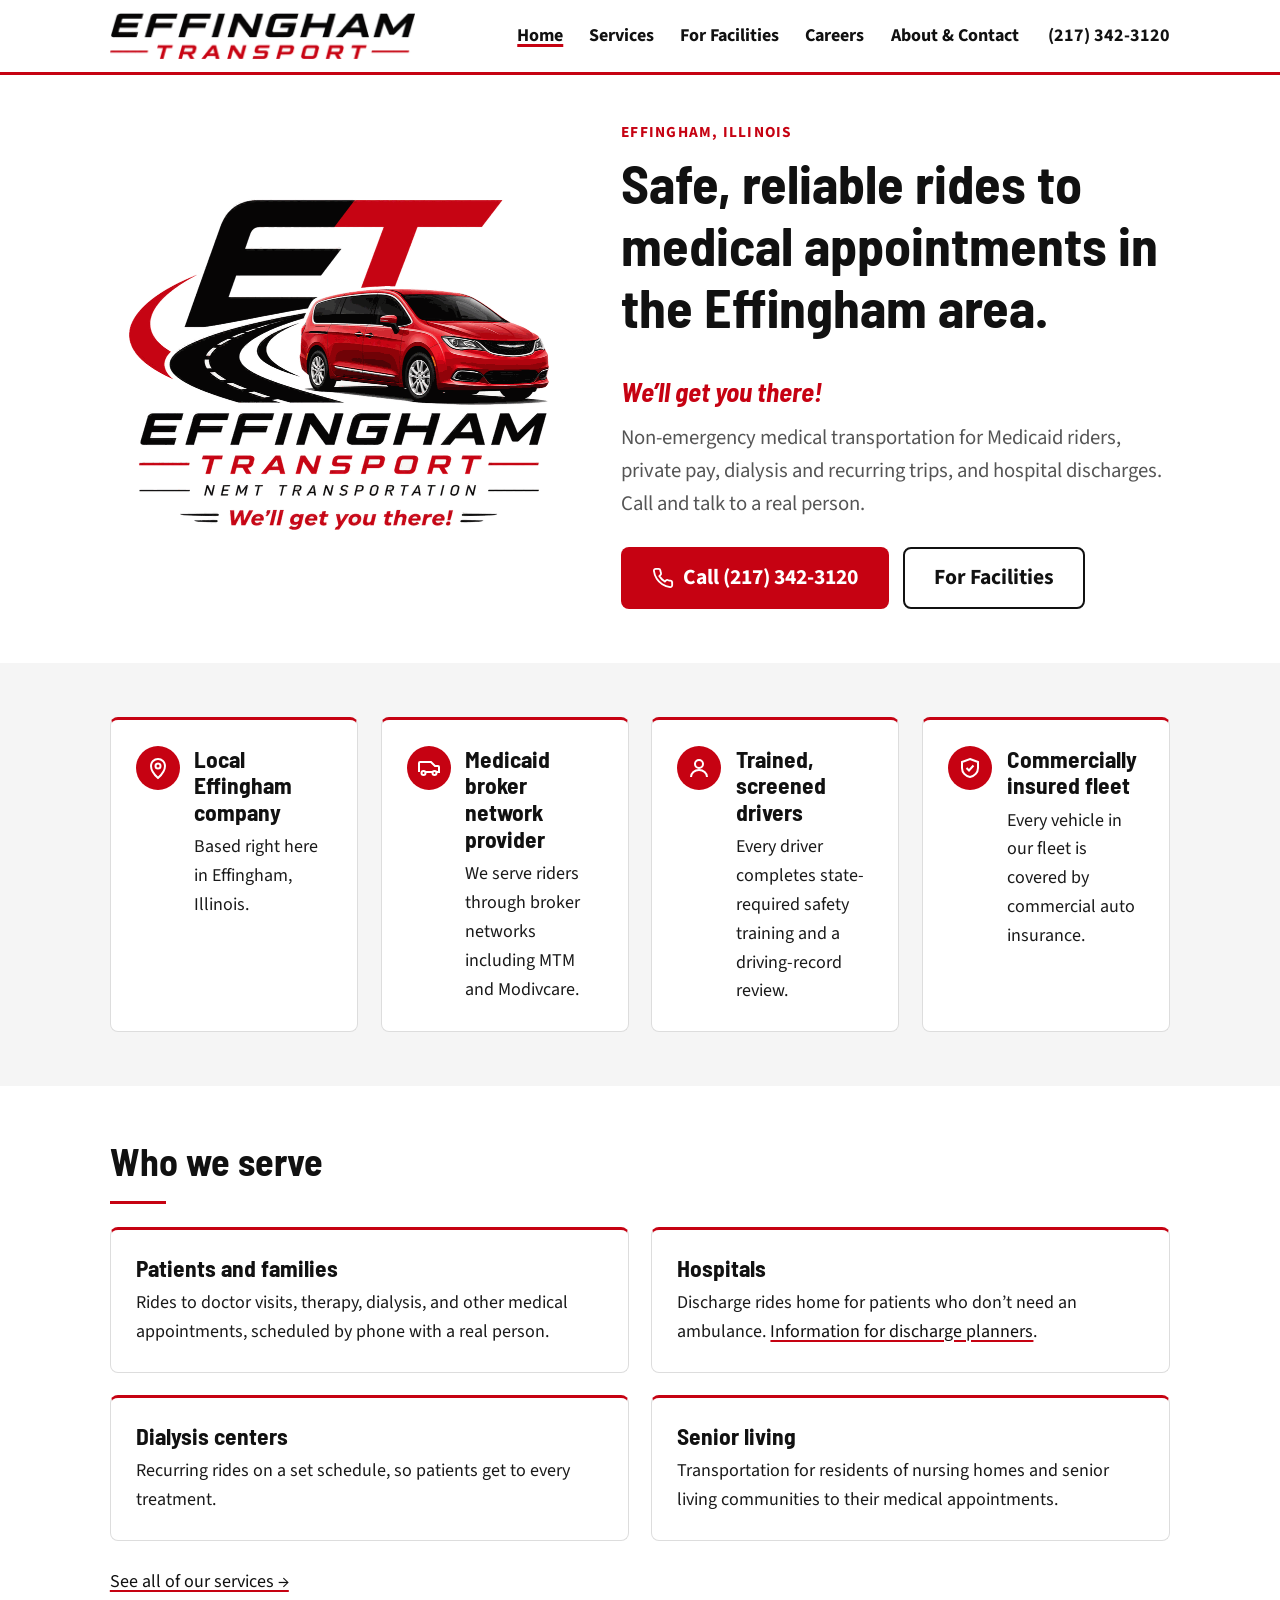
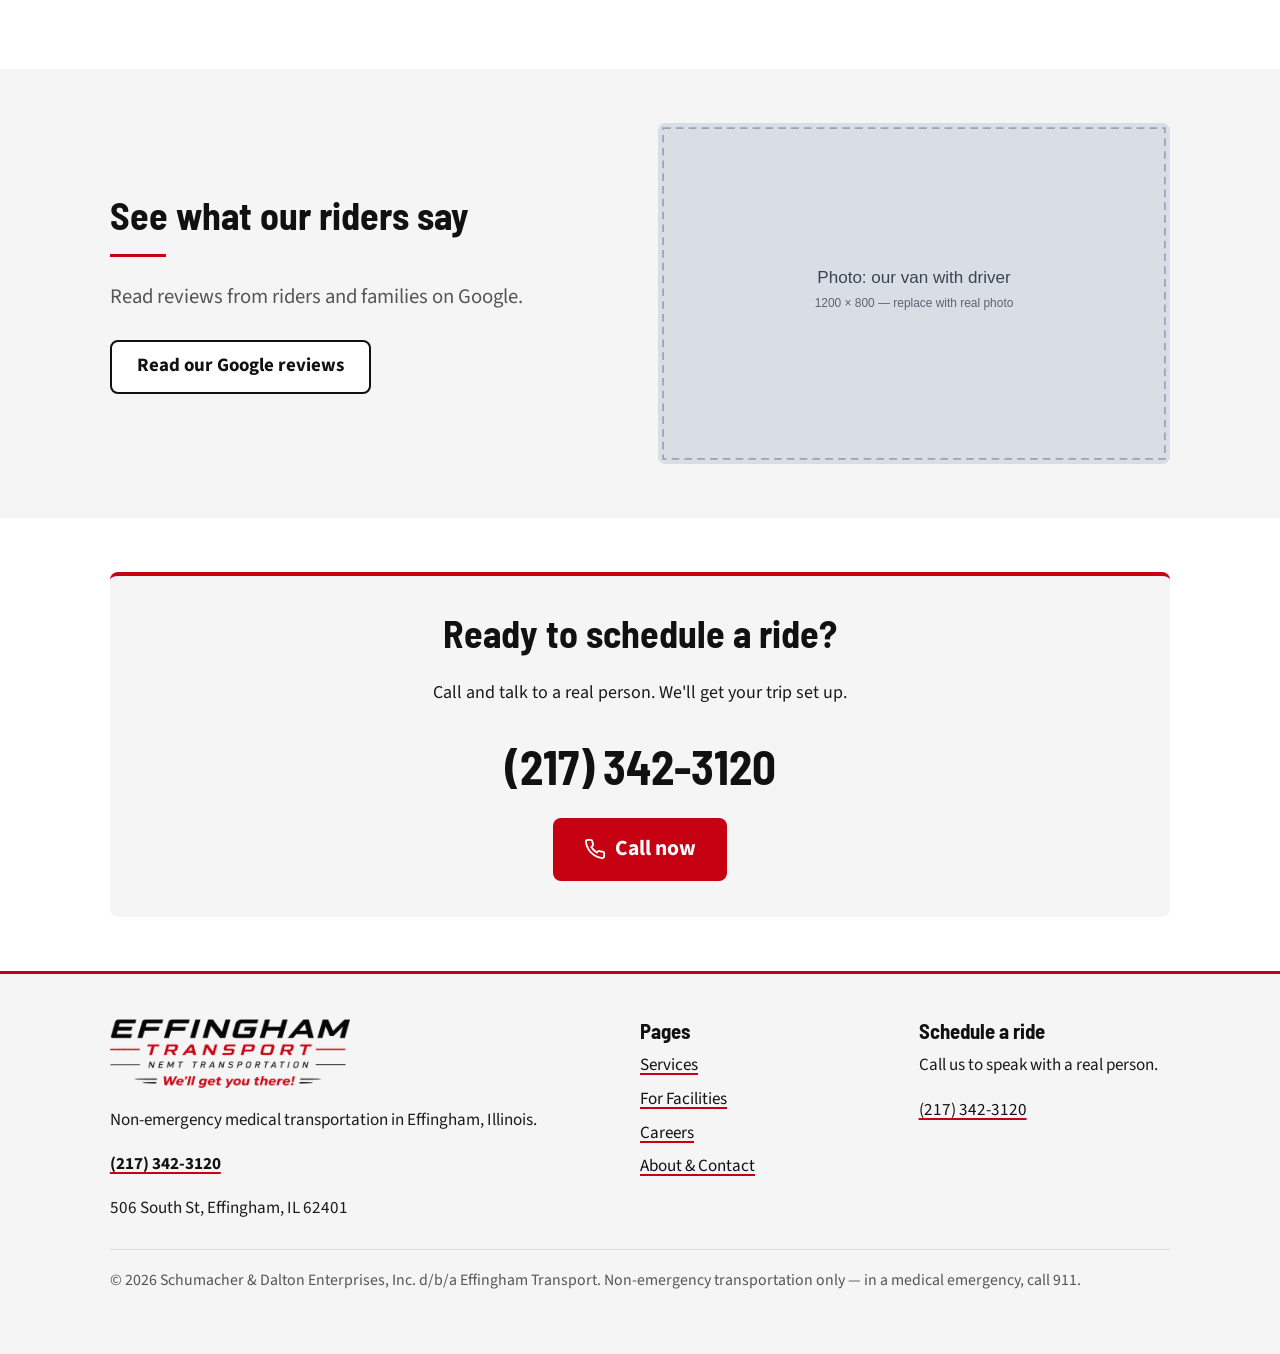
==== commit f33f1471: "Add address, hours, and reviews link from Google Business Profile Co-Authored-By: Claude Opus 5.5 <n" ====
--- a/index.html
+++ b/index.html
@@ -38,12 +38,26 @@
   "logo": "https://effinghamtransport.com/assets/img/logo-full.png",
   "address": {
     "@type": "PostalAddress",
-    "streetAddress": "[ADDRESS 1]",
+    "streetAddress": "506 South St",
     "addressLocality": "Effingham",
     "addressRegion": "IL",
-    "postalCode": "[CONFIRM: ZIP]",
+    "postalCode": "62401",
     "addressCountry": "US"
   },
+  "openingHoursSpecification": [
+    {
+      "@type": "OpeningHoursSpecification",
+      "dayOfWeek": ["Monday", "Tuesday", "Wednesday", "Thursday", "Friday"],
+      "opens": "05:00",
+      "closes": "17:00"
+    },
+    {
+      "@type": "OpeningHoursSpecification",
+      "dayOfWeek": "Saturday",
+      "opens": "05:00",
+      "closes": "12:00"
+    }
+  ],
   "areaServed": "[CONFIRM: counties served]"
 }
   </script>
@@ -128,7 +142,7 @@
           <h2 id="reviews-h">See what our riders say</h2>
           <p class="lead">Read reviews from riders and families on Google.</p>
           <div class="btn-row">
-            <a class="btn btn--secondary" href="[GOOGLE REVIEWS LINK]" rel="noopener">Read our Google reviews</a>
+            <a class="btn btn--secondary" href="https://maps.google.com/?cid=1964646399469010055" target="_blank" rel="noopener">Read our Google reviews</a>
           </div>
         </div>
         <figure class="photo">
@@ -158,8 +172,7 @@
           <p><a href="tel:+12173423120"><strong>(217) 342-3120</strong></a></p>
           <!-- NAP: keep name/address/phone identical to the Google Business Profile -->
           <address style="font-style:normal">
-            [ADDRESS 1]<br>
-            [ADDRESS 2]
+            506 South St, Effingham, IL 62401
           </address>
         </div>
         <div>
--- a/styles.css
+++ b/styles.css
@@ -131,6 +131,11 @@
   .site-nav a { border: 0; padding: .6rem .65rem; display: flex; align-items: center; }
   .header-phone { display: inline-flex; align-items: center; min-height: 48px; }
 }
+@media (min-width: 960px) and (max-width: 1100px) {
+  .logo img { height: 38px; }
+  .site-nav a { padding: .6rem .45rem; }
+}
+.site-nav a { white-space: nowrap; }
 
 /* ---------- Hero ---------- */
 .hero { background: var(--bg); padding: 2.5rem 0 3rem; }
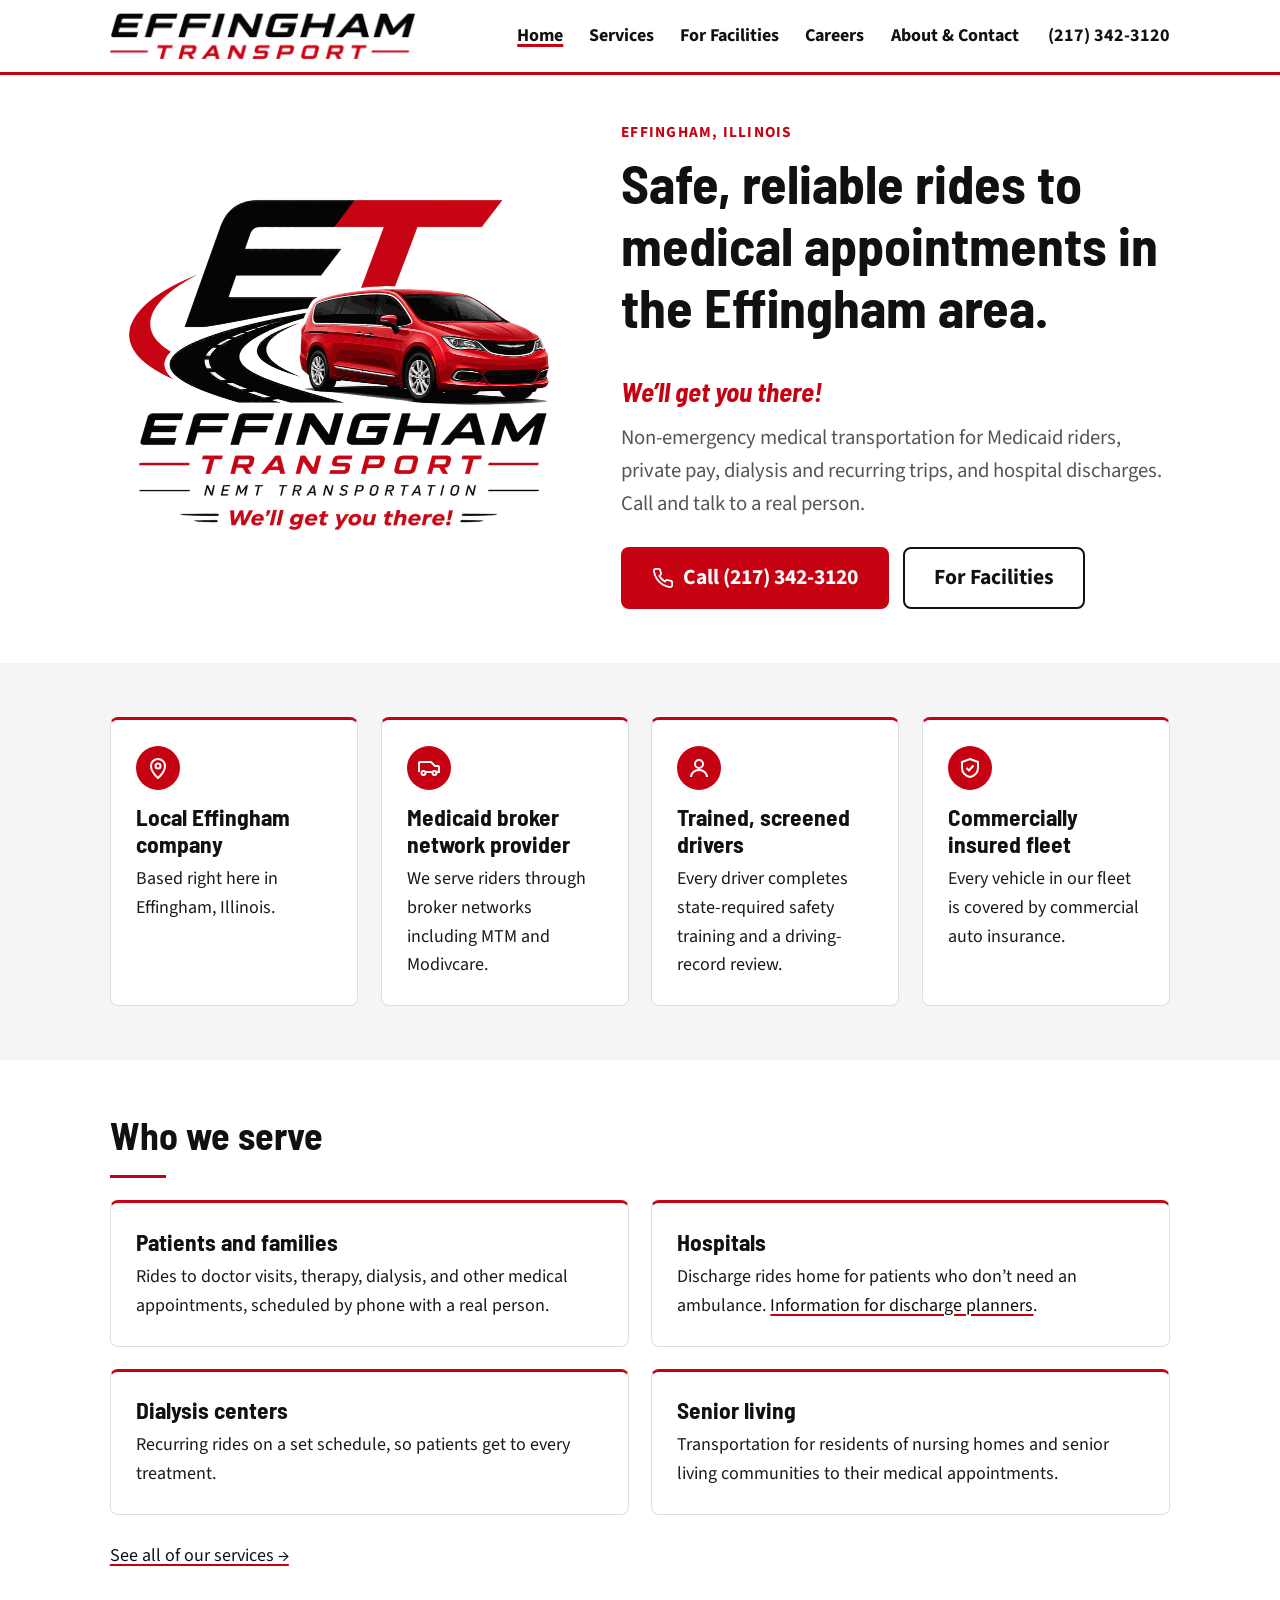
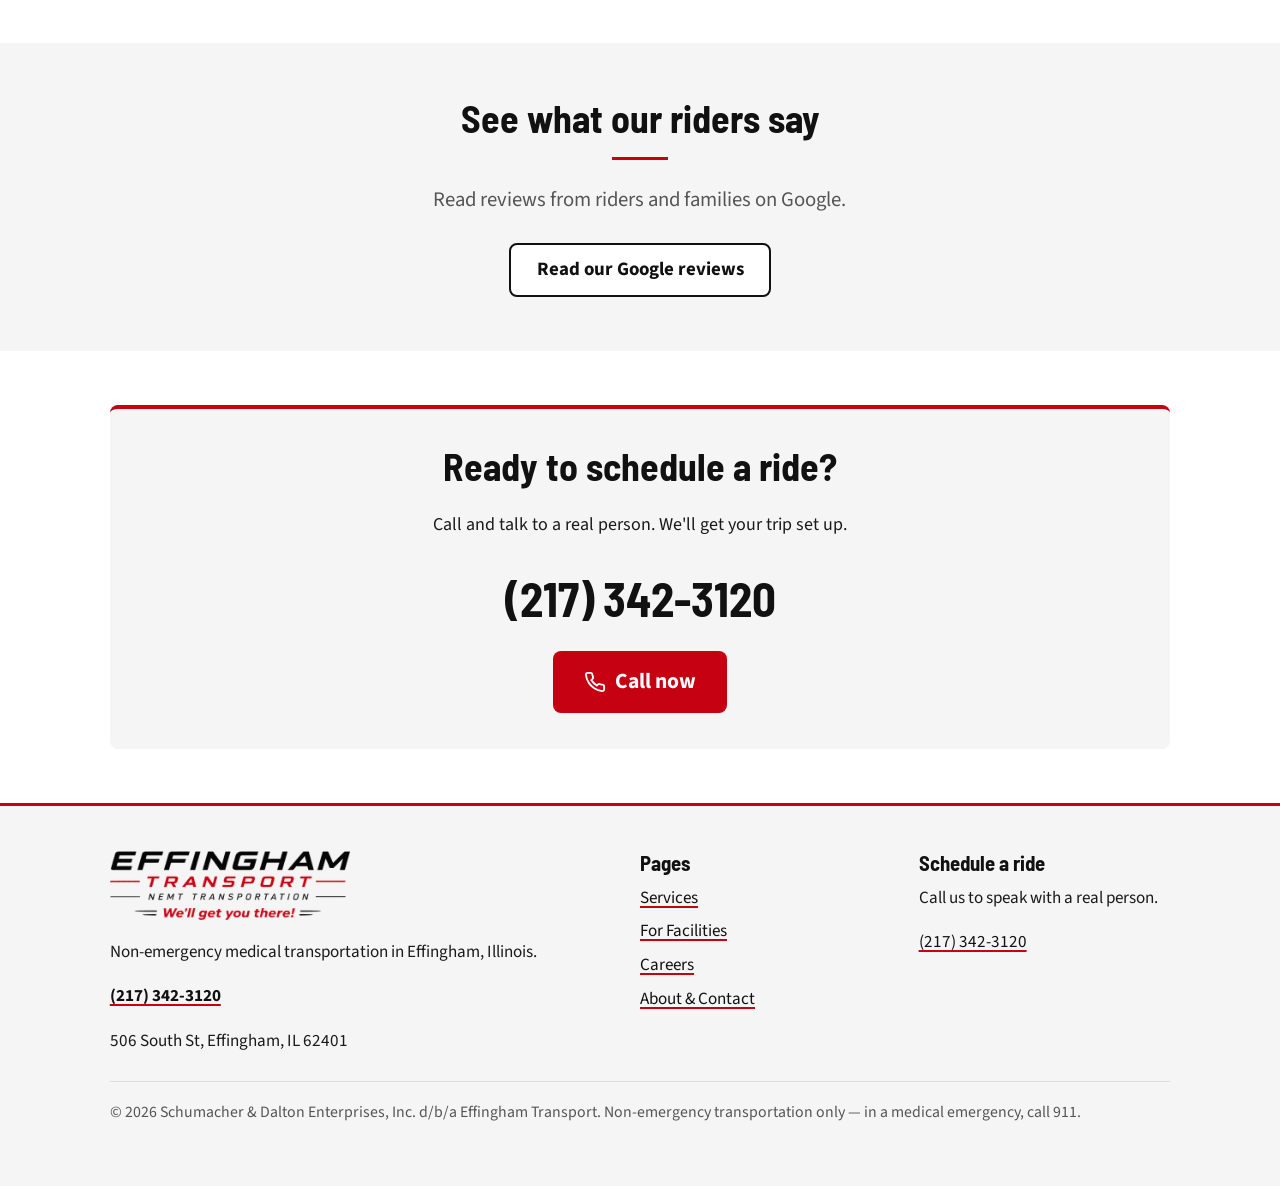
==== commit e13f60b2: "Launch-ready cleanup: remove placeholders and photo slots Co-Authored-By: Claude Opus 5.5 <noreply@a" ====
--- a/index.html
+++ b/index.html
@@ -58,7 +58,56 @@
       "closes": "12:00"
     }
   ],
-  "areaServed": "[CONFIRM: counties served]"
+  "areaServed": [
+    {
+      "@type": "AdministrativeArea",
+      "name": "Effingham County, IL"
+    },
+    {
+      "@type": "AdministrativeArea",
+      "name": "Fayette County, IL"
+    },
+    {
+      "@type": "AdministrativeArea",
+      "name": "Clay County, IL"
+    },
+    {
+      "@type": "AdministrativeArea",
+      "name": "Coles County, IL"
+    },
+    {
+      "@type": "AdministrativeArea",
+      "name": "Marion County, IL"
+    },
+    {
+      "@type": "AdministrativeArea",
+      "name": "Jefferson County, IL"
+    },
+    {
+      "@type": "AdministrativeArea",
+      "name": "Christian County, IL"
+    },
+    {
+      "@type": "AdministrativeArea",
+      "name": "Macon County, IL"
+    },
+    {
+      "@type": "AdministrativeArea",
+      "name": "Piatt County, IL"
+    },
+    {
+      "@type": "AdministrativeArea",
+      "name": "Champaign County, IL"
+    },
+    {
+      "@type": "AdministrativeArea",
+      "name": "Vermilion County, IL"
+    },
+    {
+      "@type": "AdministrativeArea",
+      "name": "Sangamon County, IL"
+    }
+  ]
 }
   </script>
 </head>
@@ -137,17 +186,12 @@
     </section>
 
     <section class="section section--gray" aria-labelledby="reviews-h">
-      <div class="container split">
-        <div>
+      <div class="container center">
           <h2 id="reviews-h">See what our riders say</h2>
           <p class="lead">Read reviews from riders and families on Google.</p>
-          <div class="btn-row">
+          <div class="btn-row btn-row--center">
             <a class="btn btn--secondary" href="https://maps.google.com/?cid=1964646399469010055" target="_blank" rel="noopener">Read our Google reviews</a>
           </div>
-        </div>
-        <figure class="photo">
-          <img src="assets/img/home-hero.svg" width="1200" height="800" alt="Photo: our van with driver (placeholder)" loading="lazy">
-        </figure>
       </div>
     </section>
 
--- a/styles.css
+++ b/styles.css
@@ -46,13 +46,6 @@
 a:hover { color: var(--brand-red); }
 :focus-visible { outline: 3px solid var(--brand-black); outline-offset: 3px; border-radius: 4px; }
 
-.placeholder-text {
-  background: #fff4cc;
-  color: #5a4500;
-  padding: 0 .25em;
-  border-radius: 3px;
-  font-weight: 700;
-}
 
 /* ---------- Skip link ---------- */
 .skip-link {
@@ -172,9 +165,6 @@
   border: solid #fff; border-width: 0 3px 3px 0; transform: rotate(45deg);
 }
 
-/* ---------- Photo placeholders ---------- */
-.photo { margin: 0; }
-.photo img { width: 100%; height: auto; border-radius: var(--radius); background: #e2e2e2; }
 
 /* ---------- Callout / contact ---------- */
 .callout {
@@ -214,3 +204,8 @@
 .visually-hidden { position: absolute !important; width: 1px; height: 1px; overflow: hidden; clip: rect(0 0 0 0); white-space: nowrap; }
 .logo-404 { width: 220px; height: auto; margin: 0 auto 1.5rem; }
 @media (prefers-reduced-motion: no-preference) { html { scroll-behavior: smooth; } }
+.split--top { align-items: start; }
+.btn-row--center { justify-content: center; }
+.card h2 { font-size: 1.5rem; }
+a[href^="tel:"]:not(.btn) { white-space: nowrap; }
+@media (min-width: 1000px) { .grid--4 .trust-item { flex-direction: column; } }
